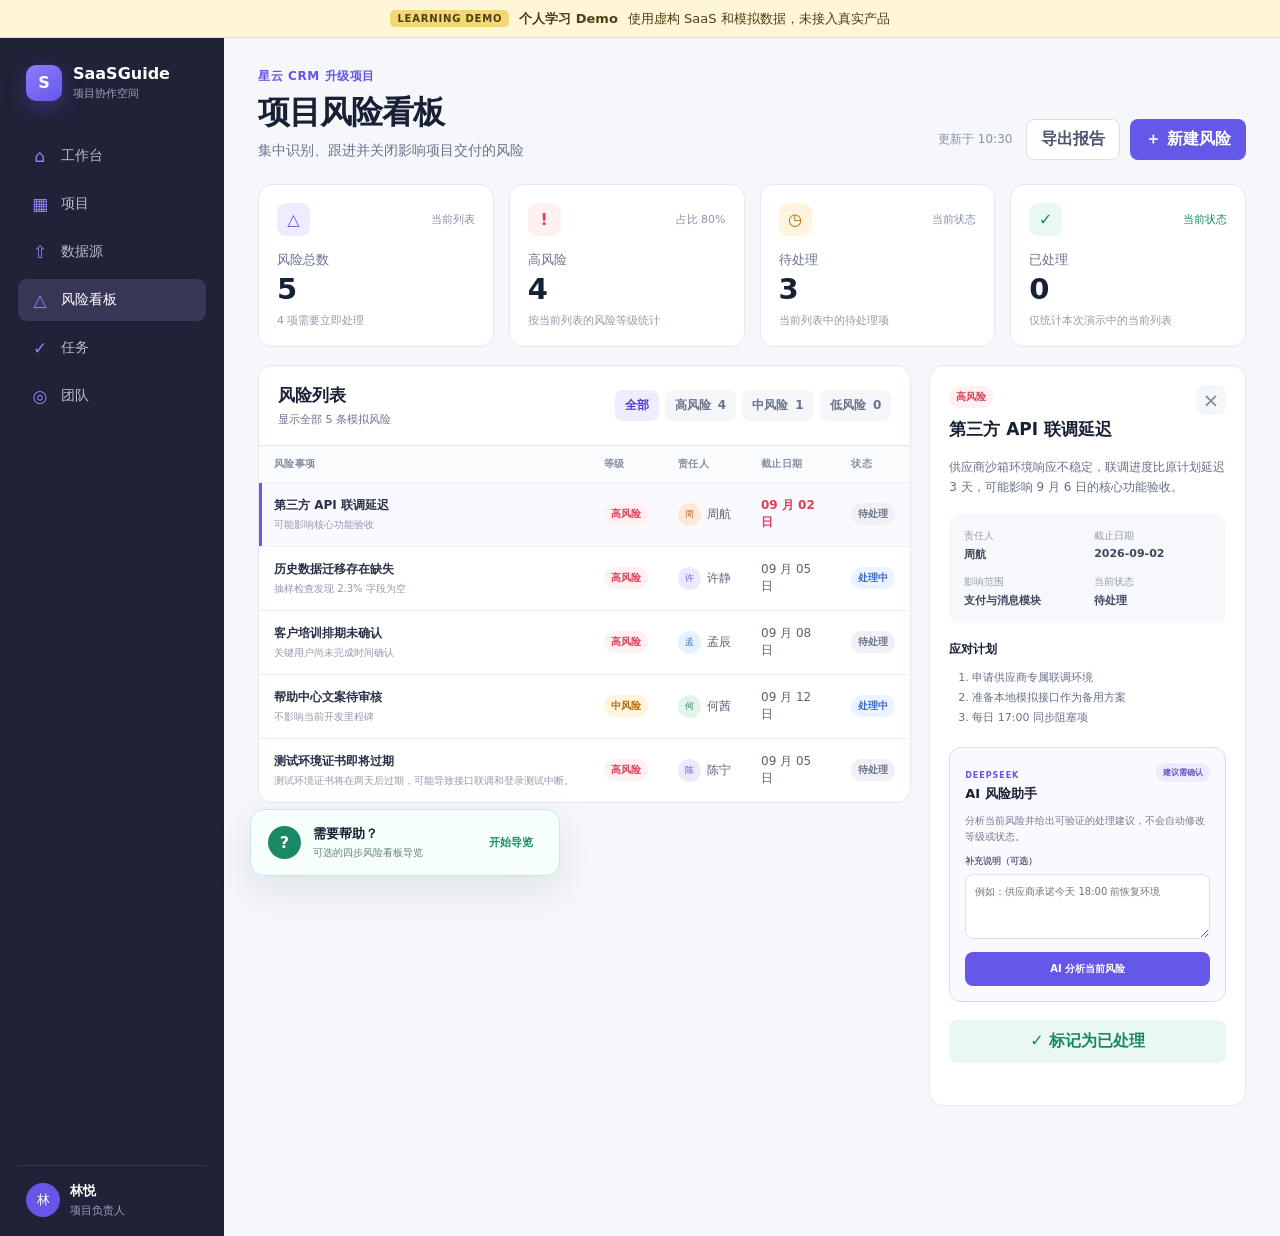
==== index.html @ dd7b93e4 "feat: complete V2 phase 1 xlsx import" ====
<!doctype html>
<html lang="zh-CN">
  <head>
    <meta charset="UTF-8" />
    <meta name="viewport" content="width=device-width, initial-scale=1.0" />
    <meta
      name="description"
      content="SaaSGuide 项目风险看板静态学习原型，使用虚构 SaaS 与模拟数据。"
    />
    <title>SaaSGuide｜项目风险看板 Demo</title>
    <link rel="icon" href="data:," />
    <link rel="stylesheet" href="styles.css" />
  </head>
  <body>
    <div class="demo-notice" role="note">
      <span class="demo-notice__badge">LEARNING DEMO</span>
      <strong>个人学习 Demo</strong>
      <span>使用虚构 SaaS 和模拟数据，未接入真实产品</span>
    </div>

    <div class="app-shell">
      <aside class="sidebar" aria-label="主导航">
        <a class="brand" href="#" aria-label="SaaSGuide 首页">
          <span class="brand__mark">S</span>
          <span>
            <strong>SaaSGuide</strong>
            <small>项目协作空间</small>
          </span>
        </a>

        <nav class="nav-list">
          <a href="#"><span aria-hidden="true">⌂</span>工作台</a>
          <a href="#"><span aria-hidden="true">▦</span>项目</a>
          <a href="/data-sources"><span aria-hidden="true">⇧</span>数据源</a>
          <a class="is-active" href="#main-content" aria-current="page">
            <span aria-hidden="true">△</span>风险看板
          </a>
          <a href="#"><span aria-hidden="true">✓</span>任务</a>
          <a href="#"><span aria-hidden="true">◎</span>团队</a>
        </nav>

        <div class="sidebar__footer">
          <span class="avatar" aria-hidden="true">林</span>
          <span><strong>林悦</strong><small>项目负责人</small></span>
        </div>
      </aside>

      <main id="main-content" class="main-content">
        <header class="topbar">
          <div>
            <p class="eyebrow">星云 CRM 升级项目</p>
            <h1>项目风险看板</h1>
            <p class="subtitle">集中识别、跟进并关闭影响项目交付的风险</p>
          </div>
          <div class="topbar__actions">
            <span class="last-updated">更新于 10:30</span>
            <button id="export-report" class="secondary-button" type="button">导出报告</button>
            <button id="open-new-risk" class="primary-button" type="button">＋ 新建风险</button>
          </div>
        </header>

        <section class="metrics-grid" aria-label="风险概览">
          <article id="risk-total" class="metric-card guide-target" tabindex="-1">
            <div class="metric-card__top">
              <span class="metric-icon metric-icon--violet" aria-hidden="true">△</span>
              <span class="trend">当前列表</span>
            </div>
            <p>风险总数</p>
            <strong data-risk-count="all">0</strong>
            <small><span data-risk-count="high">0</span> 项需要立即处理</small>
          </article>

          <article class="metric-card">
            <div class="metric-card__top">
              <span class="metric-icon metric-icon--red" aria-hidden="true">!</span>
              <span id="high-risk-share" class="trend">占比 0%</span>
            </div>
            <p>高风险</p>
            <strong data-risk-count="high">0</strong>
            <small>按当前列表的风险等级统计</small>
          </article>

          <article class="metric-card">
            <div class="metric-card__top">
              <span class="metric-icon metric-icon--amber" aria-hidden="true">◷</span>
              <span class="trend">当前状态</span>
            </div>
            <p>待处理</p>
            <strong data-status-count="pending">0</strong>
            <small>当前列表中的待处理项</small>
          </article>

          <article class="metric-card">
            <div class="metric-card__top">
              <span class="metric-icon metric-icon--green" aria-hidden="true">✓</span>
              <span class="trend trend--good">当前状态</span>
            </div>
            <p>已处理</p>
            <strong id="resolved-count" data-status-count="resolved">0</strong>
            <small>仅统计本次演示中的当前列表</small>
          </article>
        </section>

        <section class="workspace-grid">
          <div class="risk-panel">
            <div class="panel-heading">
              <div>
                <h2>风险列表</h2>
                <p id="result-summary">正在读取模拟风险</p>
              </div>
              <div class="filters" role="group" aria-label="风险等级筛选">
                <button class="filter-button is-selected" type="button" data-filter="all">全部</button>
                <button
                  id="high-risk-filter"
                  class="filter-button guide-target"
                  type="button"
                  data-filter="high"
                  aria-pressed="false"
                >
                  高风险 <span data-risk-count="high">0</span>
                </button>
                <button class="filter-button" type="button" data-filter="medium">
                  中风险 <span data-risk-count="medium">0</span>
                </button>
                <button class="filter-button" type="button" data-filter="low">
                  低风险 <span data-risk-count="low">0</span>
                </button>
              </div>
            </div>

            <div class="table-wrap">
              <table>
                <thead>
                  <tr>
                    <th scope="col">风险事项</th>
                    <th scope="col">等级</th>
                    <th scope="col">责任人</th>
                    <th scope="col">截止日期</th>
                    <th scope="col">状态</th>
                  </tr>
                </thead>
                <tbody id="risk-table-body"></tbody>
              </table>
            </div>
          </div>

          <aside id="risk-detail" class="detail-panel guide-target" tabindex="-1" aria-live="polite">
            <div class="detail-panel__heading">
              <div>
                <span class="risk-level" id="detail-level">加载中</span>
                <h2 id="detail-title">正在读取风险详情</h2>
              </div>
              <button id="close-risk-detail" class="icon-button" type="button" aria-label="关闭详情">×</button>
            </div>

            <p id="detail-description" class="detail-description">请稍候。</p>

            <dl class="detail-meta">
              <div><dt>责任人</dt><dd id="detail-owner">—</dd></div>
              <div><dt>截止日期</dt><dd id="detail-due">—</dd></div>
              <div><dt>影响范围</dt><dd id="detail-impact">—</dd></div>
              <div><dt>当前状态</dt><dd id="detail-status">—</dd></div>
            </dl>

            <div class="response-plan">
              <h3>应对计划</h3>
              <ol id="detail-plan"></ol>
            </div>

            <section class="ai-risk-assistant" aria-labelledby="ai-risk-title">
              <div class="ai-risk-assistant__heading">
                <div>
                  <span>DEEPSEEK</span>
                  <h3 id="ai-risk-title">AI 风险助手</h3>
                </div>
                <span class="ai-risk-assistant__badge">建议需确认</span>
              </div>
              <p>分析当前风险并给出可验证的处理建议，不会自动修改等级或状态。</p>
              <label for="ai-context">补充说明（可选）</label>
              <textarea id="ai-context" rows="3" maxlength="2000" placeholder="例如：供应商承诺今天 18:00 前恢复环境"></textarea>
              <button id="analyze-risk" class="ai-analyze-button" type="button">AI 分析当前风险</button>
              <div id="ai-risk-result" class="ai-risk-result is-hidden" aria-live="polite"></div>
            </section>

            <button id="resolve-risk" class="resolve-button guide-target" type="button">
              <span aria-hidden="true">✓</span>
              标记为已处理
            </button>
            <p id="resolve-feedback" class="resolve-feedback" role="status" aria-live="polite"></p>
          </aside>
        </section>
      </main>
    </div>

    <section id="new-risk-modal" class="modal-backdrop is-hidden" role="dialog" aria-modal="true" aria-labelledby="new-risk-title">
      <div class="new-risk-modal">
        <div class="new-risk-modal__heading">
          <div>
            <p class="eyebrow">新增模拟数据</p>
            <h2 id="new-risk-title">新建项目风险</h2>
            <p>先填写事实，DeepSeek 提供建议；只有你确认后才写入本地风险列表。</p>
          </div>
          <button id="close-new-risk" class="icon-button" type="button" aria-label="关闭新建风险">×</button>
        </div>

        <form id="new-risk-form">
          <div class="new-risk-form__grid">
            <label class="new-risk-field new-risk-field--wide">
              <span>风险标题</span>
              <input id="new-risk-title-input" name="title" maxlength="100" required placeholder="例如：测试环境证书即将过期" />
            </label>
            <label class="new-risk-field new-risk-field--wide">
              <span>风险描述</span>
              <textarea name="description" rows="3" maxlength="1000" required placeholder="说明已知事实，以及可能造成的影响"></textarea>
            </label>
            <label class="new-risk-field">
              <span>影响范围</span>
              <input name="impact" maxlength="200" required placeholder="例如：登录与接口测试" />
            </label>
            <label class="new-risk-field">
              <span>责任人</span>
              <input name="owner" maxlength="50" required placeholder="例如：陈宁" />
            </label>
            <label class="new-risk-field">
              <span>截止日期</span>
              <input name="due" type="date" required />
            </label>
            <label class="new-risk-field new-risk-field--wide">
              <span>补充说明（可选）</span>
              <textarea name="contextNote" rows="2" maxlength="2000" placeholder="补充约束、已有进展或不能采用的方案"></textarea>
            </label>
          </div>

          <div id="new-risk-result" class="new-risk-result is-hidden" aria-live="polite"></div>
          <div class="new-risk-modal__actions">
            <button id="cancel-new-risk" class="secondary-button" type="button">取消</button>
            <button id="analyze-new-risk" class="primary-button" type="submit">AI 分析新风险</button>
            <button id="confirm-new-risk" class="confirm-risk-button is-hidden" type="button">确认加入风险列表</button>
          </div>
        </form>
      </div>
    </section>

    <section id="guide-card" class="guide-card is-hidden" aria-label="功能引导" aria-live="polite">
      <div class="guide-card__progress">
        <span id="step-label">步骤 1 / 4</span>
        <div class="progress-dots" aria-hidden="true">
          <i></i><i></i><i></i><i></i>
        </div>
      </div>
      <p class="guide-card__eyebrow">项目风险看板导览</p>
      <h2 id="guide-title">先看风险总数</h2>
      <p id="guide-description">这里汇总当前项目的全部风险，帮助你快速判断整体风险规模。</p>
      <div class="guide-card__actions">
        <button id="exit-guide" class="text-button" type="button">退出引导</button>
        <div>
          <button id="previous-step" class="secondary-button" type="button">上一步</button>
          <button id="next-step" class="primary-button" type="button">下一步</button>
          <button id="finish-guide" class="primary-button is-hidden" type="button">完成</button>
        </div>
      </div>
    </section>

    <section id="guide-result" class="guide-result" role="status" aria-live="polite">
      <span aria-hidden="true">?</span>
      <div><strong>需要帮助？</strong><small>可选的四步风险看板导览</small></div>
      <button id="restart-guide" type="button">开始导览</button>
    </section>

    <script src="app.js"></script>
  </body>
</html>
---- styles.css ----
:root {
  --ink: #182035;
  --muted: #69738a;
  --line: #e4e8f1;
  --surface: #ffffff;
  --canvas: #f5f7fb;
  --brand: #6557e8;
  --brand-dark: #4d41c9;
  --brand-soft: #eeecff;
  --danger: #dc3f57;
  --danger-soft: #fff0f2;
  --warning: #b86b0a;
  --warning-soft: #fff5df;
  --success: #198865;
  --success-soft: #eaf8f3;
  --shadow: 0 14px 40px rgba(28, 35, 63, 0.1);
  --radius: 14px;
  font-family: "Segoe UI", "Microsoft YaHei", system-ui, sans-serif;
  color: var(--ink);
  background: var(--canvas);
}

* { box-sizing: border-box; }

html { scroll-behavior: smooth; }

body {
  margin: 0;
  min-width: 320px;
  background: var(--canvas);
  color: var(--ink);
}

button, a { font: inherit; }
button { cursor: pointer; }

.demo-notice {
  min-height: 38px;
  display: flex;
  align-items: center;
  justify-content: center;
  gap: 10px;
  padding: 8px 20px;
  color: #4f3f13;
  background: #fff6d7;
  border-bottom: 1px solid #f0dda2;
  font-size: 13px;
}

.demo-notice__badge {
  padding: 3px 7px;
  border-radius: 5px;
  background: #f1d873;
  font-size: 10px;
  font-weight: 800;
  letter-spacing: 0.08em;
}

.app-shell { display: flex; min-height: calc(100vh - 38px); }

.sidebar {
  width: 224px;
  flex: 0 0 224px;
  display: flex;
  flex-direction: column;
  padding: 26px 18px 18px;
  background: #202238;
  color: #fff;
}

.brand {
  display: flex;
  align-items: center;
  gap: 11px;
  margin: 0 8px 34px;
  color: #fff;
  text-decoration: none;
}

.brand__mark {
  width: 36px;
  height: 36px;
  display: grid;
  place-items: center;
  border-radius: 10px;
  background: linear-gradient(145deg, #8b7fff, #6557e8);
  box-shadow: 0 7px 20px rgba(101, 87, 232, 0.35);
  font-weight: 800;
}

.brand strong, .brand small, .sidebar__footer strong, .sidebar__footer small { display: block; }
.brand strong { font-size: 16px; }
.brand small, .sidebar__footer small { margin-top: 3px; color: #9ca3bd; font-size: 11px; }

.nav-list { display: grid; gap: 6px; }
.nav-list a {
  display: flex;
  align-items: center;
  gap: 12px;
  padding: 11px 13px;
  border-radius: 9px;
  color: #b7bdd0;
  text-decoration: none;
  font-size: 14px;
}
.nav-list a:hover { background: #2b2e49; color: #fff; }
.nav-list a.is-active { background: #393758; color: #fff; }
.nav-list a span { width: 18px; text-align: center; color: #8f86f5; font-size: 17px; }

.sidebar__footer {
  display: flex;
  align-items: center;
  gap: 10px;
  margin-top: auto;
  padding: 16px 8px 0;
  border-top: 1px solid #35384e;
  font-size: 13px;
}

.avatar {
  width: 34px;
  height: 34px;
  display: grid;
  place-items: center;
  border-radius: 50%;
  background: #6657e8;
}

.main-content {
  width: calc(100% - 224px);
  max-width: 1500px;
  padding: 30px 34px 130px;
}

.topbar { display: flex; align-items: flex-end; justify-content: space-between; gap: 24px; margin-bottom: 24px; }
.eyebrow { margin: 0 0 6px; color: var(--brand); font-size: 12px; font-weight: 700; letter-spacing: 0.05em; }
h1 { margin: 0; font-size: clamp(25px, 3vw, 32px); letter-spacing: -0.03em; }
.subtitle { margin: 7px 0 0; color: var(--muted); font-size: 14px; }
.topbar__actions { display: flex; align-items: center; gap: 10px; }
.last-updated { margin-right: 4px; color: #8a92a6; font-size: 12px; }

.primary-button, .secondary-button, .filter-button, .resolve-button, .text-button, .icon-button, .guide-result button {
  border: 0;
  border-radius: 8px;
  transition: 160ms ease;
}

.primary-button { padding: 10px 15px; background: var(--brand); color: #fff; font-weight: 700; }
.primary-button:hover { background: var(--brand-dark); transform: translateY(-1px); }
.primary-button:disabled { cursor: not-allowed; opacity: 0.55; transform: none; }
.secondary-button { padding: 9px 14px; border: 1px solid #d9deea; background: #fff; color: #4b556b; font-weight: 650; }
.secondary-button:hover { border-color: #b8bdd0; background: #fafbfe; }

.metrics-grid { display: grid; grid-template-columns: repeat(4, minmax(0, 1fr)); gap: 15px; margin-bottom: 18px; }
.metric-card { min-width: 0; padding: 18px; border: 1px solid var(--line); border-radius: var(--radius); background: var(--surface); }
.metric-card__top { display: flex; justify-content: space-between; align-items: center; }
.metric-icon { width: 33px; height: 33px; display: grid; place-items: center; border-radius: 9px; font-weight: 800; }
.metric-icon--violet { background: var(--brand-soft); color: var(--brand); }
.metric-icon--red { background: var(--danger-soft); color: var(--danger); }
.metric-icon--amber { background: var(--warning-soft); color: var(--warning); }
.metric-icon--green { background: var(--success-soft); color: var(--success); }
.trend { color: #8a92a6; font-size: 11px; }
.trend--up { color: var(--danger); }
.trend--good { color: var(--success); }
.metric-card p { margin: 15px 0 5px; color: var(--muted); font-size: 13px; }
.metric-card strong { display: block; font-size: 29px; line-height: 1.1; }
.metric-card small { display: block; margin-top: 7px; color: #9299aa; font-size: 11px; }

.workspace-grid { display: grid; grid-template-columns: minmax(0, 1.65fr) minmax(300px, 0.8fr); gap: 18px; align-items: start; }
.workspace-grid.is-detail-closed { grid-template-columns: 1fr; }
.risk-panel, .detail-panel { min-width: 0; border: 1px solid var(--line); border-radius: var(--radius); background: var(--surface); }
.panel-heading { display: flex; justify-content: space-between; align-items: center; gap: 16px; padding: 18px 19px; border-bottom: 1px solid var(--line); }
.panel-heading h2, .detail-panel h2 { margin: 0; font-size: 17px; }
.panel-heading p { margin: 5px 0 0; color: var(--muted); font-size: 11px; }
.filters { display: flex; gap: 6px; }
.filter-button { padding: 7px 10px; background: #f4f6fa; color: #69738a; font-size: 12px; font-weight: 650; }
.filter-button span { margin-left: 3px; }
.filter-button:hover, .filter-button.is-selected { background: var(--brand-soft); color: var(--brand-dark); }

.table-wrap { overflow-x: auto; }
table { width: 100%; border-collapse: collapse; font-size: 12px; }
th { padding: 11px 15px; background: #fafbfc; color: #858da0; text-align: left; font-size: 10px; letter-spacing: 0.04em; white-space: nowrap; }
td { padding: 14px 15px; border-top: 1px solid #edf0f5; color: #596277; }
tbody tr { cursor: pointer; transition: background 150ms ease; }
tbody tr:hover, tbody tr.is-selected { background: #faf9ff; }
tbody tr.is-selected td:first-child { box-shadow: inset 3px 0 0 var(--brand); }
td strong, td small { display: block; }
td strong { margin-bottom: 4px; color: #293147; font-size: 12px; white-space: nowrap; }
td small { color: #9299aa; font-size: 10px; white-space: nowrap; }
.risk-level, .status { display: inline-flex; align-items: center; padding: 4px 7px; border-radius: 20px; font-size: 10px; font-weight: 700; white-space: nowrap; }
.risk-level--high { background: var(--danger-soft); color: var(--danger); }
.risk-level--medium { background: var(--warning-soft); color: var(--warning); }
.risk-level--low { background: var(--success-soft); color: var(--success); }
.status--open { background: #f0f1f5; color: #69738a; }
.status--progress { background: #edf3ff; color: #3d69c9; }
.status--resolved { background: var(--success-soft); color: var(--success); }
.person { display: inline-flex; align-items: center; gap: 6px; white-space: nowrap; }
.person i { width: 23px; height: 23px; display: grid; place-items: center; border-radius: 50%; background: #ffe9d6; color: #b35d22; font-size: 9px; font-style: normal; }
.person i.avatar--purple { background: #eee9ff; color: #7057ce; }
.person i.avatar--blue { background: #e4f1ff; color: #3473ad; }
.person i.avatar--green { background: #e2f5eb; color: #337d5e; }
.due-date--late { color: var(--danger); font-weight: 700; }

.detail-panel { padding: 19px; }
.detail-panel__heading { display: flex; justify-content: space-between; gap: 12px; }
.detail-panel__heading .risk-level { margin-bottom: 10px; }
.icon-button { width: 30px; height: 30px; background: #f4f6fa; color: #7e879a; font-size: 20px; }
.detail-description { margin: 16px 0; color: #657087; font-size: 12px; line-height: 1.7; }
.detail-meta { display: grid; grid-template-columns: 1fr 1fr; gap: 13px; padding: 15px; border-radius: 10px; background: #f7f8fb; }
.detail-meta div { min-width: 0; }
.detail-meta dt { color: #969daf; font-size: 10px; }
.detail-meta dd { margin: 4px 0 0; color: #3d465c; font-size: 11px; font-weight: 650; }
.response-plan { margin: 18px 0; }
.response-plan h3 { margin: 0 0 10px; font-size: 12px; }
.response-plan ol { margin: 0; padding-left: 23px; color: #677087; font-size: 11px; line-height: 1.85; }
.resolve-button { width: 100%; padding: 11px 15px; background: var(--success-soft); color: var(--success); font-weight: 750; }
.resolve-button:hover { background: #d9f1e8; }
.resolve-button:disabled { cursor: default; opacity: 0.68; }
.resolve-feedback { min-height: 16px; margin: 7px 0 0; color: var(--success); font-size: 11px; text-align: center; }

.ai-risk-assistant { margin: 18px 0; padding: 15px; border: 1px solid #ddd8f4; border-radius: 12px; background: #faf9ff; }
.ai-risk-assistant__heading { display: flex; justify-content: space-between; gap: 10px; align-items: flex-start; }
.ai-risk-assistant__heading span:first-child { color: var(--brand); font-size: 8px; font-weight: 800; letter-spacing: .12em; }
.ai-risk-assistant__heading h3 { margin: 3px 0 0; font-size: 13px; }
.ai-risk-assistant__badge { padding: 4px 7px; border-radius: 20px; background: #eeeaff; color: #6853bd; font-size: 8px; font-weight: 750; white-space: nowrap; }
.ai-risk-assistant > p { margin: 10px 0; color: #737b8f; font-size: 10px; line-height: 1.6; }
.ai-risk-assistant label { display: block; margin-bottom: 6px; color: #5f687d; font-size: 9px; font-weight: 700; }
.ai-risk-assistant textarea { width: 100%; padding: 9px; border: 1px solid #dce0ea; border-radius: 8px; background: #fff; color: #3d465c; font: inherit; font-size: 10px; line-height: 1.5; resize: vertical; }
.ai-risk-assistant textarea:focus { outline: 3px solid rgba(101, 87, 232, .15); border-color: var(--brand); }
.ai-analyze-button, .ai-apply-button { width: 100%; margin-top: 9px; padding: 10px 12px; border: 0; border-radius: 8px; background: var(--brand); color: #fff; font-weight: 750; font-size: 10px; }
.ai-analyze-button:hover, .ai-apply-button:hover { background: var(--brand-dark); }
.ai-analyze-button:disabled, .ai-apply-button:disabled { cursor: wait; opacity: .62; }
.ai-risk-result { margin-top: 12px; padding-top: 12px; border-top: 1px solid #e5e1f2; }
.ai-result-label { margin: 0 0 7px; color: var(--brand); font-size: 9px; font-weight: 800; }
.ai-risk-result h4 { margin: 0 0 7px; font-size: 12px; }
.ai-risk-result p, .ai-risk-result li { color: #656e82; font-size: 10px; line-height: 1.6; }
.ai-risk-result ul, .ai-risk-result ol { margin: 7px 0 0; padding-left: 20px; }
.ai-result-meta { display: flex; flex-wrap: wrap; gap: 6px; margin: 9px 0; }
.ai-result-meta span { padding: 4px 7px; border-radius: 20px; background: #efecfa; color: #6653a4; font-size: 8px; font-weight: 700; }
.ai-success-signal { display: block; color: #438064; font-size: 9px; }
.ai-result-note { margin-top: 8px !important; color: #8a7080 !important; }
.ai-apply-button { background: #32795b; }
.ai-apply-button:hover { background: #28664c; }
.ai-apply-button:disabled { cursor: default; }

.modal-backdrop {
  position: fixed;
  z-index: 60;
  inset: 0;
  display: grid;
  place-items: center;
  padding: 24px;
  background: rgba(20, 25, 42, 0.58);
  overflow-y: auto;
}
.new-risk-modal {
  width: min(720px, 100%);
  max-height: calc(100vh - 48px);
  overflow-y: auto;
  padding: 24px;
  border-radius: 16px;
  background: #fff;
  box-shadow: 0 24px 70px rgba(16, 20, 36, .28);
}
.new-risk-modal__heading { display: flex; align-items: flex-start; justify-content: space-between; gap: 18px; margin-bottom: 20px; }
.new-risk-modal__heading h2 { margin: 0; font-size: 22px; }
.new-risk-modal__heading > div > p:last-child { margin: 7px 0 0; color: var(--muted); font-size: 12px; line-height: 1.6; }
.new-risk-form__grid { display: grid; grid-template-columns: 1fr 1fr; gap: 14px; }
.new-risk-field { display: grid; gap: 6px; color: #515a70; font-size: 11px; font-weight: 700; }
.new-risk-field--wide { grid-column: 1 / -1; }
.new-risk-field input, .new-risk-field textarea {
  width: 100%;
  padding: 10px 11px;
  border: 1px solid #dce0ea;
  border-radius: 8px;
  color: var(--ink);
  background: #fff;
  font: inherit;
  font-weight: 400;
  line-height: 1.5;
}
.new-risk-field textarea { resize: vertical; }
.new-risk-field input:focus, .new-risk-field textarea:focus { outline: 3px solid rgba(101, 87, 232, .15); border-color: var(--brand); }
.new-risk-result { margin-top: 18px; padding: 15px; border: 1px solid #e2def5; border-radius: 10px; background: #faf9ff; }
.new-risk-result h3 { margin: 0 0 7px; font-size: 14px; }
.new-risk-result p, .new-risk-result li { color: #656e82; font-size: 11px; line-height: 1.65; }
.new-risk-result ul, .new-risk-result ol { margin: 7px 0 0; padding-left: 20px; }
.new-risk-modal__actions { display: flex; justify-content: flex-end; gap: 9px; margin-top: 20px; padding-top: 16px; border-top: 1px solid var(--line); }
.confirm-risk-button { padding: 10px 15px; border: 0; border-radius: 8px; background: var(--success); color: #fff; font-weight: 700; }
.confirm-risk-button:hover { background: #126f51; }
.confirm-risk-button:disabled { cursor: wait; opacity: .6; }
body.has-modal { overflow: hidden; }

.guide-target { position: relative; }
.guide-target.is-highlighted {
  z-index: 8;
  border-color: var(--brand);
  box-shadow: 0 0 0 4px rgba(101, 87, 232, 0.18), 0 14px 34px rgba(53, 45, 134, 0.18);
  animation: target-pulse 1.8s ease-in-out infinite;
}

.guide-target.is-highlighted::after {
  content: "当前引导位置";
  position: absolute;
  z-index: 10;
  top: -12px;
  right: 10px;
  padding: 4px 8px;
  border-radius: 20px;
  background: var(--brand);
  color: #fff;
  font-size: 9px;
  font-weight: 750;
  white-space: nowrap;
}

@keyframes target-pulse {
  0%, 100% { box-shadow: 0 0 0 4px rgba(101, 87, 232, 0.15), 0 14px 34px rgba(53, 45, 134, 0.13); }
  50% { box-shadow: 0 0 0 7px rgba(101, 87, 232, 0.08), 0 14px 34px rgba(53, 45, 134, 0.2); }
}

.guide-card {
  position: fixed;
  z-index: 30;
  right: 26px;
  bottom: 24px;
  width: min(410px, calc(100vw - 32px));
  padding: 20px;
  border: 1px solid #ddd9ff;
  border-radius: 16px;
  background: rgba(255, 255, 255, 0.98);
  box-shadow: 0 22px 60px rgba(24, 32, 53, 0.2);
}
.guide-card__progress { display: flex; align-items: center; justify-content: space-between; color: var(--muted); font-size: 11px; }
.progress-dots { display: flex; gap: 5px; }
.progress-dots i { width: 21px; height: 4px; border-radius: 4px; background: #e4e5ed; }
.progress-dots i.is-current, .progress-dots i.is-complete { background: var(--brand); }
.guide-card__eyebrow { margin: 17px 0 7px; color: var(--brand); font-size: 10px; font-weight: 800; letter-spacing: 0.07em; }
.guide-card h2 { margin: 0; font-size: 20px; }
.guide-card > p:not(.guide-card__eyebrow) { min-height: 41px; margin: 9px 0 17px; color: var(--muted); font-size: 12px; line-height: 1.7; }
.guide-card__actions { display: flex; align-items: center; justify-content: space-between; gap: 12px; padding-top: 14px; border-top: 1px solid var(--line); }
.guide-card__actions > div { display: flex; gap: 8px; }
.text-button { padding: 8px 0; background: transparent; color: #7d8598; font-size: 12px; }
.text-button:hover { color: var(--ink); }

.guide-result {
  position: fixed;
  z-index: 30;
  right: 26px;
  bottom: 24px;
  display: flex;
  align-items: center;
  gap: 12px;
  width: min(310px, calc(100vw - 32px));
  padding: 15px 17px;
  border: 1px solid #caeadf;
  border-radius: 14px;
  background: #f6fffb;
  box-shadow: var(--shadow);
}
.guide-result > span { width: 33px; height: 33px; display: grid; place-items: center; flex: 0 0 auto; border-radius: 50%; background: var(--success); color: #fff; font-weight: 800; }
.guide-result div { min-width: 0; flex: 1; }
.guide-result strong, .guide-result small { display: block; }
.guide-result strong { font-size: 13px; }
.guide-result small { margin-top: 3px; color: #648277; font-size: 10px; }
.guide-result button { padding: 7px 9px; background: transparent; color: var(--success); font-size: 11px; font-weight: 700; }
.is-hidden { display: none !important; }

@media (min-width: 1081px) {
  .guide-card, .guide-result { right: auto; left: 250px; }
}

button:focus-visible, a:focus-visible, tr:focus-visible, [tabindex="-1"]:focus-visible {
  outline: 3px solid rgba(101, 87, 232, 0.42);
  outline-offset: 3px;
}

@media (max-width: 1080px) {
  .sidebar { width: 78px; flex-basis: 78px; align-items: center; padding-inline: 10px; }
  .brand { margin-inline: 0; }
  .brand > span:last-child { display: none; }
  .nav-list a:not(.is-active)::after, .nav-list a { font-size: 0; }
  .nav-list a { justify-content: center; padding: 12px; }
  .nav-list a span { font-size: 18px; }
  .sidebar__footer span:last-child { display: none; }
  .main-content { width: calc(100% - 78px); padding-inline: 24px; }
  .metrics-grid { grid-template-columns: repeat(2, minmax(0, 1fr)); }
  .workspace-grid { grid-template-columns: 1fr; }
}

@media (max-width: 700px) {
  .demo-notice { align-items: flex-start; flex-wrap: wrap; gap: 5px 8px; text-align: center; }
  .app-shell { display: block; }
  .sidebar { width: 100%; height: auto; min-height: 0; padding: 12px 15px; flex-direction: row; justify-content: space-between; }
  .brand { margin: 0; }
  .brand__mark { width: 31px; height: 31px; }
  .nav-list { display: flex; }
  .nav-list a { display: none; }
  .nav-list a.is-active { display: flex; }
  .sidebar__footer { display: none; }
  .main-content { width: 100%; padding: 22px 15px 145px; }
  .topbar { align-items: flex-start; flex-direction: column; }
  .topbar__actions { width: 100%; }
  .topbar__actions .last-updated, .topbar__actions .secondary-button { display: none; }
  .topbar__actions .primary-button { width: 100%; }
  .metrics-grid { grid-template-columns: 1fr 1fr; gap: 9px; }
  .metric-card { padding: 14px; }
  .metric-card strong { font-size: 24px; }
  .panel-heading { align-items: flex-start; flex-direction: column; }
  .filters { width: 100%; overflow-x: auto; }
  .filter-button { flex: 1; white-space: nowrap; }
  .detail-meta { grid-template-columns: 1fr; }
  .guide-card, .guide-result { right: 16px; bottom: 14px; }
  .guide-card.is-final-step { top: 14px; bottom: auto; }
  .modal-backdrop { place-items: start center; padding: 12px; }
  .new-risk-modal { max-height: calc(100vh - 24px); padding: 18px 15px; }
  .new-risk-form__grid { grid-template-columns: 1fr; }
  .new-risk-field--wide { grid-column: auto; }
  .new-risk-modal__actions { display: grid; grid-template-columns: 1fr 1fr; }
  .new-risk-modal__actions .confirm-risk-button { grid-column: 1 / -1; }
}

@media (prefers-reduced-motion: reduce) {
  *, *::before, *::after { scroll-behavior: auto !important; animation: none !important; transition: none !important; }
}
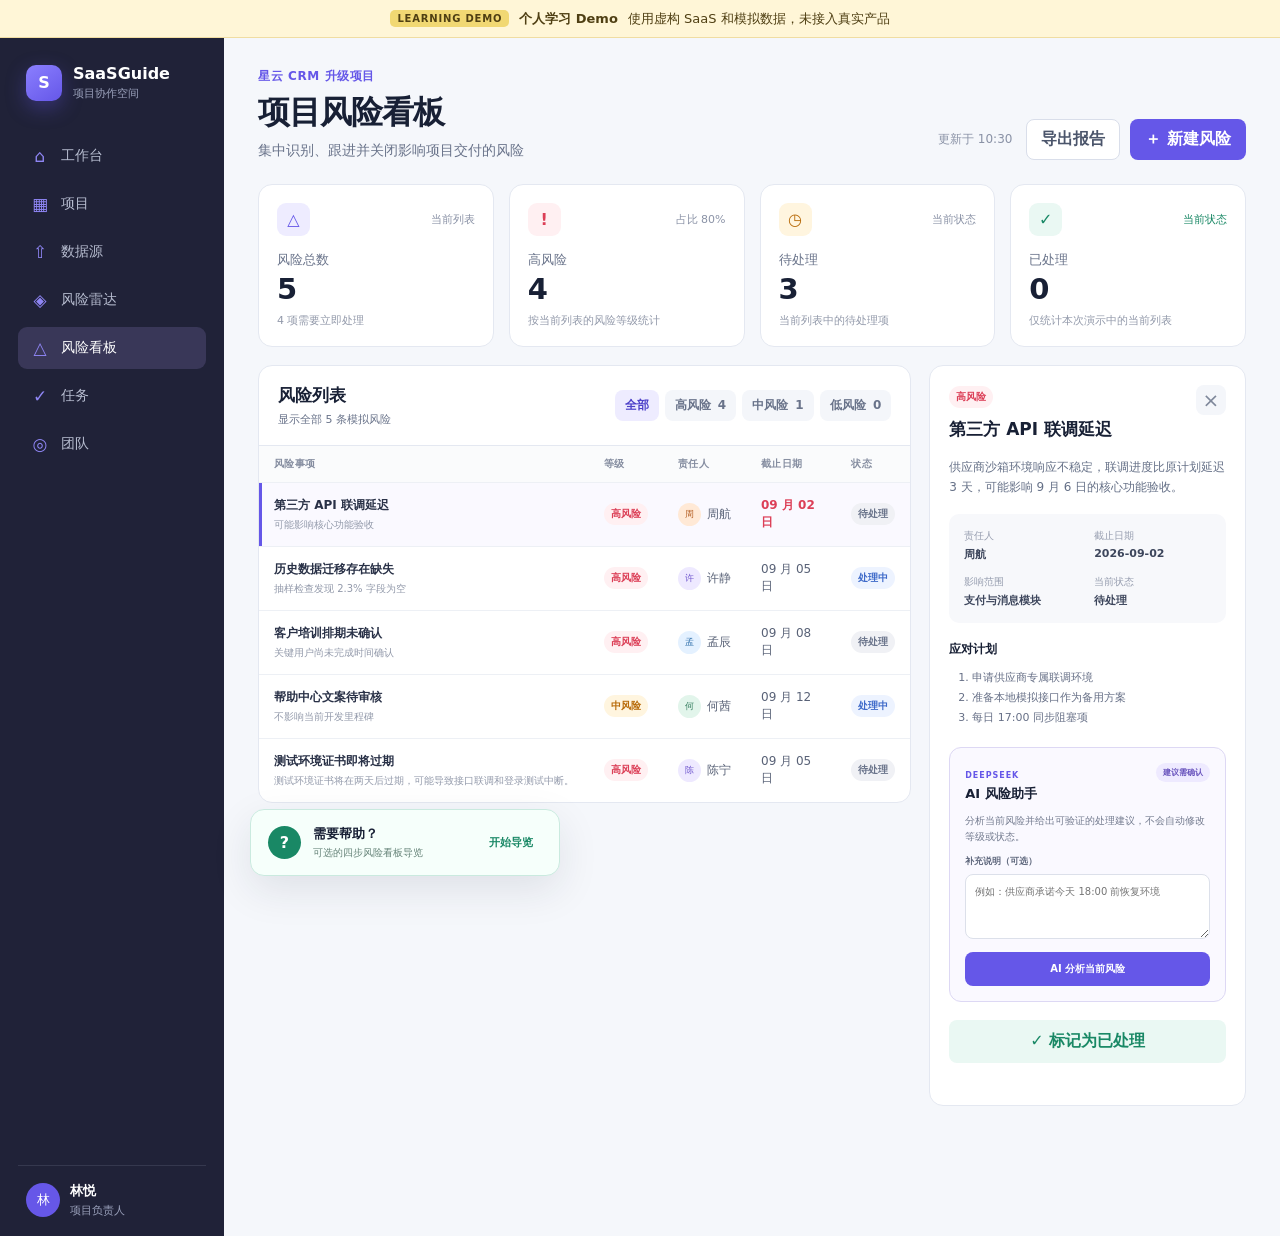
==== commit eb5388fa: "feat: add deterministic V2 risk scanning" ====
--- a/index.html
+++ b/index.html
@@ -32,6 +32,7 @@
           <a href="#"><span aria-hidden="true">⌂</span>工作台</a>
           <a href="#"><span aria-hidden="true">▦</span>项目</a>
           <a href="/data-sources"><span aria-hidden="true">⇧</span>数据源</a>
+          <a href="/risk-radar"><span aria-hidden="true">◈</span>风险雷达</a>
           <a class="is-active" href="#main-content" aria-current="page">
             <span aria-hidden="true">△</span>风险看板
           </a>
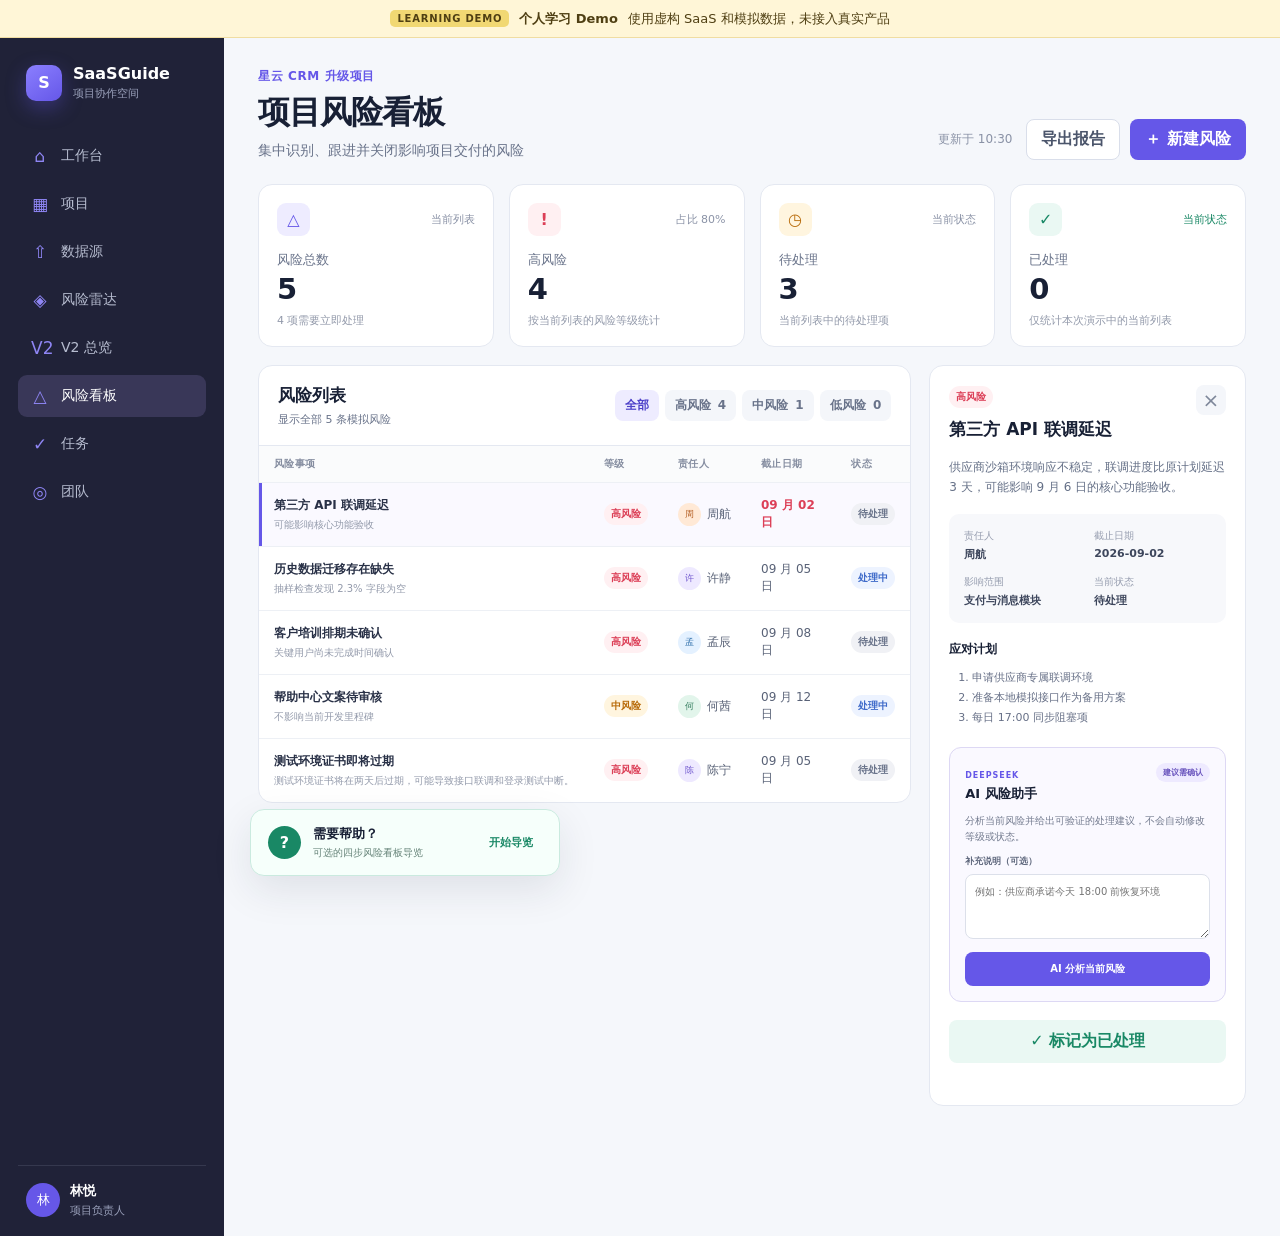
==== commit dd136bf9: "feat: complete local V2 release and portfolio evidence" ====
--- a/index.html
+++ b/index.html
@@ -33,6 +33,7 @@
           <a href="#"><span aria-hidden="true">▦</span>项目</a>
           <a href="/data-sources"><span aria-hidden="true">⇧</span>数据源</a>
           <a href="/risk-radar"><span aria-hidden="true">◈</span>风险雷达</a>
+          <a href="/v2"><span aria-hidden="true">V2</span>V2 总览</a>
           <a class="is-active" href="#main-content" aria-current="page">
             <span aria-hidden="true">△</span>风险看板
           </a>
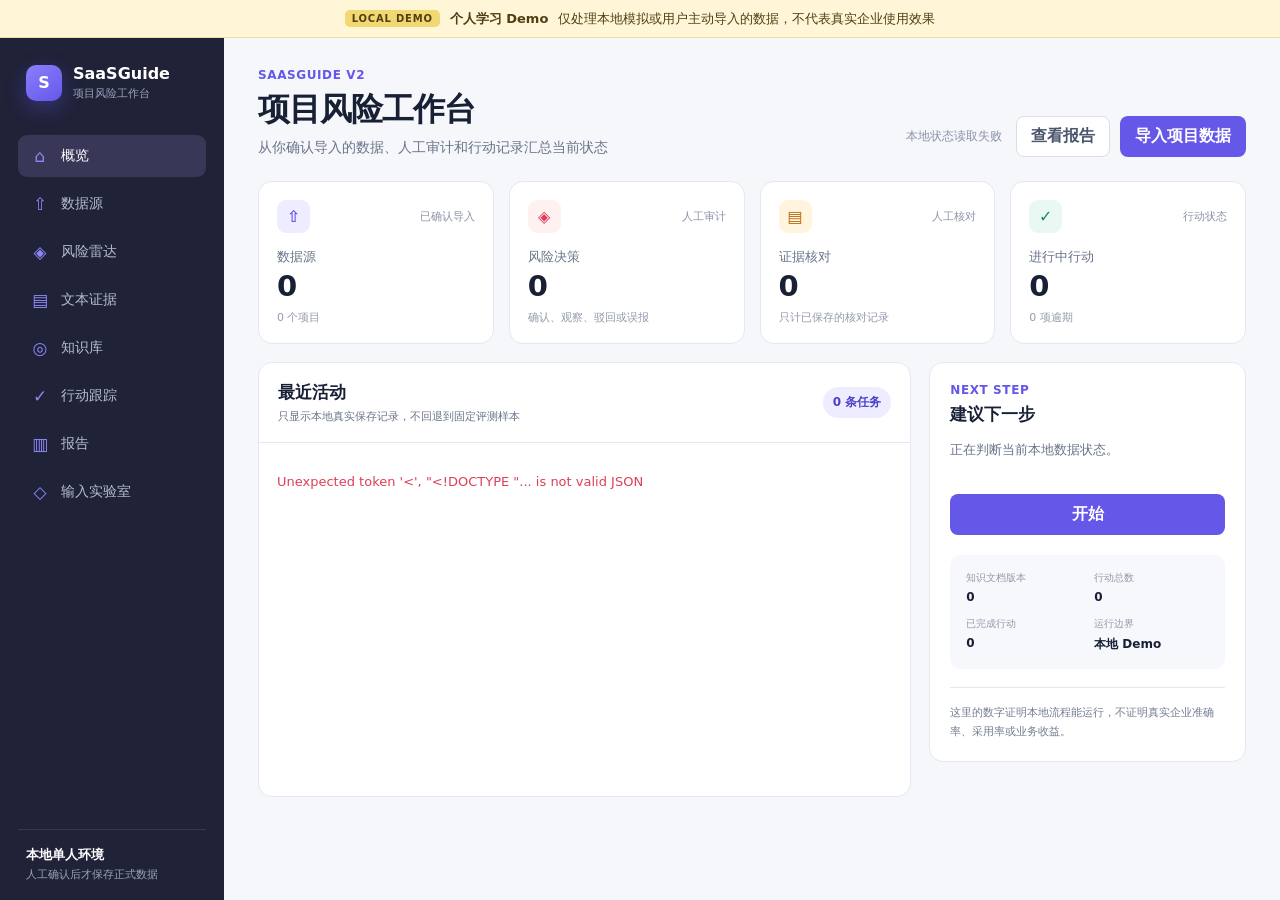
==== commit ea9353b3: "fix: separate demo guidance from V2 product" ====
--- a/index.html
+++ b/index.html
@@ -3,272 +3,54 @@
   <head>
     <meta charset="UTF-8" />
     <meta name="viewport" content="width=device-width, initial-scale=1.0" />
-    <meta
-      name="description"
-      content="SaaSGuide 项目风险看板静态学习原型，使用虚构 SaaS 与模拟数据。"
-    />
-    <title>SaaSGuide｜项目风险看板 Demo</title>
+    <meta name="description" content="SaaSGuide V2 本地项目风险工作台。" />
+    <title>SaaSGuide｜项目风险工作台</title>
     <link rel="icon" href="data:," />
     <link rel="stylesheet" href="styles.css" />
   </head>
   <body>
     <div class="demo-notice" role="note">
-      <span class="demo-notice__badge">LEARNING DEMO</span>
+      <span class="demo-notice__badge">LOCAL DEMO</span>
       <strong>个人学习 Demo</strong>
-      <span>使用虚构 SaaS 和模拟数据，未接入真实产品</span>
+      <span>仅处理本地模拟或用户主动导入的数据，不代表真实企业使用效果</span>
     </div>
-
     <div class="app-shell">
       <aside class="sidebar" aria-label="主导航">
-        <a class="brand" href="#" aria-label="SaaSGuide 首页">
-          <span class="brand__mark">S</span>
-          <span>
-            <strong>SaaSGuide</strong>
-            <small>项目协作空间</small>
-          </span>
-        </a>
-
+        <a class="brand" href="/" aria-label="SaaSGuide 首页"><span class="brand__mark">S</span><span><strong>SaaSGuide</strong><small>项目风险工作台</small></span></a>
         <nav class="nav-list">
-          <a href="#"><span aria-hidden="true">⌂</span>工作台</a>
-          <a href="#"><span aria-hidden="true">▦</span>项目</a>
-          <a href="/data-sources"><span aria-hidden="true">⇧</span>数据源</a>
-          <a href="/risk-radar"><span aria-hidden="true">◈</span>风险雷达</a>
-          <a href="/v2"><span aria-hidden="true">V2</span>V2 总览</a>
-          <a class="is-active" href="#main-content" aria-current="page">
-            <span aria-hidden="true">△</span>风险看板
-          </a>
-          <a href="#"><span aria-hidden="true">✓</span>任务</a>
-          <a href="#"><span aria-hidden="true">◎</span>团队</a>
+          <a class="is-active" href="/" aria-current="page"><span>⌂</span>概览</a>
+          <a href="/data-sources"><span>⇧</span>数据源</a><a href="/risk-radar"><span>◈</span>风险雷达</a>
+          <a href="/evidence-intake"><span>▤</span>文本证据</a><a href="/knowledge-base"><span>◎</span>知识库</a>
+          <a href="/action-tracker"><span>✓</span>行动跟踪</a><a href="/reports"><span>▥</span>报告</a>
+          <a href="/input-lab"><span>◇</span>输入实验室</a>
         </nav>
-
-        <div class="sidebar__footer">
-          <span class="avatar" aria-hidden="true">林</span>
-          <span><strong>林悦</strong><small>项目负责人</small></span>
-        </div>
+        <div class="sidebar__footer"><strong>本地单人环境</strong><small>人工确认后才保存正式数据</small></div>
       </aside>
-
-      <main id="main-content" class="main-content">
+      <main class="main-content">
         <header class="topbar">
-          <div>
-            <p class="eyebrow">星云 CRM 升级项目</p>
-            <h1>项目风险看板</h1>
-            <p class="subtitle">集中识别、跟进并关闭影响项目交付的风险</p>
-          </div>
-          <div class="topbar__actions">
-            <span class="last-updated">更新于 10:30</span>
-            <button id="export-report" class="secondary-button" type="button">导出报告</button>
-            <button id="open-new-risk" class="primary-button" type="button">＋ 新建风险</button>
-          </div>
+          <div><p class="eyebrow">SAASGUIDE V2</p><h1>项目风险工作台</h1><p class="subtitle">从你确认导入的数据、人工审计和行动记录汇总当前状态</p></div>
+          <div class="topbar__actions"><span id="last-updated" class="last-updated">正在读取本地状态</span><a class="secondary-button" href="/reports">查看报告</a><a class="primary-button" href="/data-sources">导入项目数据</a></div>
         </header>
-
-        <section class="metrics-grid" aria-label="风险概览">
-          <article id="risk-total" class="metric-card guide-target" tabindex="-1">
-            <div class="metric-card__top">
-              <span class="metric-icon metric-icon--violet" aria-hidden="true">△</span>
-              <span class="trend">当前列表</span>
-            </div>
-            <p>风险总数</p>
-            <strong data-risk-count="all">0</strong>
-            <small><span data-risk-count="high">0</span> 项需要立即处理</small>
-          </article>
-
-          <article class="metric-card">
-            <div class="metric-card__top">
-              <span class="metric-icon metric-icon--red" aria-hidden="true">!</span>
-              <span id="high-risk-share" class="trend">占比 0%</span>
-            </div>
-            <p>高风险</p>
-            <strong data-risk-count="high">0</strong>
-            <small>按当前列表的风险等级统计</small>
-          </article>
-
-          <article class="metric-card">
-            <div class="metric-card__top">
-              <span class="metric-icon metric-icon--amber" aria-hidden="true">◷</span>
-              <span class="trend">当前状态</span>
-            </div>
-            <p>待处理</p>
-            <strong data-status-count="pending">0</strong>
-            <small>当前列表中的待处理项</small>
-          </article>
-
-          <article class="metric-card">
-            <div class="metric-card__top">
-              <span class="metric-icon metric-icon--green" aria-hidden="true">✓</span>
-              <span class="trend trend--good">当前状态</span>
-            </div>
-            <p>已处理</p>
-            <strong id="resolved-count" data-status-count="resolved">0</strong>
-            <small>仅统计本次演示中的当前列表</small>
-          </article>
+        <section class="metrics-grid" aria-label="V2 数据概览">
+          <article class="metric-card"><div class="metric-card__top"><span class="metric-icon metric-icon--violet">⇧</span><span class="trend">已确认导入</span></div><p>数据源</p><strong id="metric-imports">0</strong><small id="metric-projects">0 个项目</small></article>
+          <article class="metric-card"><div class="metric-card__top"><span class="metric-icon metric-icon--red">◈</span><span class="trend">人工审计</span></div><p>风险决策</p><strong id="metric-decisions">0</strong><small>确认、观察、驳回或误报</small></article>
+          <article class="metric-card"><div class="metric-card__top"><span class="metric-icon metric-icon--amber">▤</span><span class="trend">人工核对</span></div><p>证据核对</p><strong id="metric-reviews">0</strong><small>只计已保存的核对记录</small></article>
+          <article class="metric-card"><div class="metric-card__top"><span class="metric-icon metric-icon--green">✓</span><span class="trend">行动状态</span></div><p>进行中行动</p><strong id="metric-actions">0</strong><small id="metric-overdue">0 项逾期</small></article>
         </section>
-
         <section class="workspace-grid">
-          <div class="risk-panel">
-            <div class="panel-heading">
-              <div>
-                <h2>风险列表</h2>
-                <p id="result-summary">正在读取模拟风险</p>
-              </div>
-              <div class="filters" role="group" aria-label="风险等级筛选">
-                <button class="filter-button is-selected" type="button" data-filter="all">全部</button>
-                <button
-                  id="high-risk-filter"
-                  class="filter-button guide-target"
-                  type="button"
-                  data-filter="high"
-                  aria-pressed="false"
-                >
-                  高风险 <span data-risk-count="high">0</span>
-                </button>
-                <button class="filter-button" type="button" data-filter="medium">
-                  中风险 <span data-risk-count="medium">0</span>
-                </button>
-                <button class="filter-button" type="button" data-filter="low">
-                  低风险 <span data-risk-count="low">0</span>
-                </button>
-              </div>
-            </div>
-
-            <div class="table-wrap">
-              <table>
-                <thead>
-                  <tr>
-                    <th scope="col">风险事项</th>
-                    <th scope="col">等级</th>
-                    <th scope="col">责任人</th>
-                    <th scope="col">截止日期</th>
-                    <th scope="col">状态</th>
-                  </tr>
-                </thead>
-                <tbody id="risk-table-body"></tbody>
-              </table>
-            </div>
-          </div>
-
-          <aside id="risk-detail" class="detail-panel guide-target" tabindex="-1" aria-live="polite">
-            <div class="detail-panel__heading">
-              <div>
-                <span class="risk-level" id="detail-level">加载中</span>
-                <h2 id="detail-title">正在读取风险详情</h2>
-              </div>
-              <button id="close-risk-detail" class="icon-button" type="button" aria-label="关闭详情">×</button>
-            </div>
-
-            <p id="detail-description" class="detail-description">请稍候。</p>
-
-            <dl class="detail-meta">
-              <div><dt>责任人</dt><dd id="detail-owner">—</dd></div>
-              <div><dt>截止日期</dt><dd id="detail-due">—</dd></div>
-              <div><dt>影响范围</dt><dd id="detail-impact">—</dd></div>
-              <div><dt>当前状态</dt><dd id="detail-status">—</dd></div>
-            </dl>
-
-            <div class="response-plan">
-              <h3>应对计划</h3>
-              <ol id="detail-plan"></ol>
-            </div>
-
-            <section class="ai-risk-assistant" aria-labelledby="ai-risk-title">
-              <div class="ai-risk-assistant__heading">
-                <div>
-                  <span>DEEPSEEK</span>
-                  <h3 id="ai-risk-title">AI 风险助手</h3>
-                </div>
-                <span class="ai-risk-assistant__badge">建议需确认</span>
-              </div>
-              <p>分析当前风险并给出可验证的处理建议，不会自动修改等级或状态。</p>
-              <label for="ai-context">补充说明（可选）</label>
-              <textarea id="ai-context" rows="3" maxlength="2000" placeholder="例如：供应商承诺今天 18:00 前恢复环境"></textarea>
-              <button id="analyze-risk" class="ai-analyze-button" type="button">AI 分析当前风险</button>
-              <div id="ai-risk-result" class="ai-risk-result is-hidden" aria-live="polite"></div>
-            </section>
-
-            <button id="resolve-risk" class="resolve-button guide-target" type="button">
-              <span aria-hidden="true">✓</span>
-              标记为已处理
-            </button>
-            <p id="resolve-feedback" class="resolve-feedback" role="status" aria-live="polite"></p>
+          <section class="activity-panel" aria-labelledby="activity-title">
+            <div class="panel-heading"><div><h2 id="activity-title">最近活动</h2><p>只显示本地真实保存记录，不回退到固定评测样本</p></div><span id="task-summary" class="summary-pill">0 条任务</span></div>
+            <div id="activity-list" class="activity-list" aria-live="polite"></div>
+          </section>
+          <aside class="detail-panel" aria-labelledby="next-step-title">
+            <p class="eyebrow">NEXT STEP</p><h2 id="next-step-title">建议下一步</h2><p id="next-step-description" class="detail-description">正在判断当前本地数据状态。</p>
+            <a id="next-step-link" class="primary-button primary-button--full" href="/data-sources">开始</a>
+            <dl class="detail-meta"><div><dt>知识文档版本</dt><dd id="knowledge-count">0</dd></div><div><dt>行动总数</dt><dd id="action-total">0</dd></div><div><dt>已完成行动</dt><dd id="action-completed">0</dd></div><div><dt>运行边界</dt><dd>本地 Demo</dd></div></dl>
+            <p class="boundary-note">这里的数字证明本地流程能运行，不证明真实企业准确率、采用率或业务收益。</p>
           </aside>
         </section>
       </main>
     </div>
-
-    <section id="new-risk-modal" class="modal-backdrop is-hidden" role="dialog" aria-modal="true" aria-labelledby="new-risk-title">
-      <div class="new-risk-modal">
-        <div class="new-risk-modal__heading">
-          <div>
-            <p class="eyebrow">新增模拟数据</p>
-            <h2 id="new-risk-title">新建项目风险</h2>
-            <p>先填写事实，DeepSeek 提供建议；只有你确认后才写入本地风险列表。</p>
-          </div>
-          <button id="close-new-risk" class="icon-button" type="button" aria-label="关闭新建风险">×</button>
-        </div>
-
-        <form id="new-risk-form">
-          <div class="new-risk-form__grid">
-            <label class="new-risk-field new-risk-field--wide">
-              <span>风险标题</span>
-              <input id="new-risk-title-input" name="title" maxlength="100" required placeholder="例如：测试环境证书即将过期" />
-            </label>
-            <label class="new-risk-field new-risk-field--wide">
-              <span>风险描述</span>
-              <textarea name="description" rows="3" maxlength="1000" required placeholder="说明已知事实，以及可能造成的影响"></textarea>
-            </label>
-            <label class="new-risk-field">
-              <span>影响范围</span>
-              <input name="impact" maxlength="200" required placeholder="例如：登录与接口测试" />
-            </label>
-            <label class="new-risk-field">
-              <span>责任人</span>
-              <input name="owner" maxlength="50" required placeholder="例如：陈宁" />
-            </label>
-            <label class="new-risk-field">
-              <span>截止日期</span>
-              <input name="due" type="date" required />
-            </label>
-            <label class="new-risk-field new-risk-field--wide">
-              <span>补充说明（可选）</span>
-              <textarea name="contextNote" rows="2" maxlength="2000" placeholder="补充约束、已有进展或不能采用的方案"></textarea>
-            </label>
-          </div>
-
-          <div id="new-risk-result" class="new-risk-result is-hidden" aria-live="polite"></div>
-          <div class="new-risk-modal__actions">
-            <button id="cancel-new-risk" class="secondary-button" type="button">取消</button>
-            <button id="analyze-new-risk" class="primary-button" type="submit">AI 分析新风险</button>
-            <button id="confirm-new-risk" class="confirm-risk-button is-hidden" type="button">确认加入风险列表</button>
-          </div>
-        </form>
-      </div>
-    </section>
-
-    <section id="guide-card" class="guide-card is-hidden" aria-label="功能引导" aria-live="polite">
-      <div class="guide-card__progress">
-        <span id="step-label">步骤 1 / 4</span>
-        <div class="progress-dots" aria-hidden="true">
-          <i></i><i></i><i></i><i></i>
-        </div>
-      </div>
-      <p class="guide-card__eyebrow">项目风险看板导览</p>
-      <h2 id="guide-title">先看风险总数</h2>
-      <p id="guide-description">这里汇总当前项目的全部风险，帮助你快速判断整体风险规模。</p>
-      <div class="guide-card__actions">
-        <button id="exit-guide" class="text-button" type="button">退出引导</button>
-        <div>
-          <button id="previous-step" class="secondary-button" type="button">上一步</button>
-          <button id="next-step" class="primary-button" type="button">下一步</button>
-          <button id="finish-guide" class="primary-button is-hidden" type="button">完成</button>
-        </div>
-      </div>
-    </section>
-
-    <section id="guide-result" class="guide-result" role="status" aria-live="polite">
-      <span aria-hidden="true">?</span>
-      <div><strong>需要帮助？</strong><small>可选的四步风险看板导览</small></div>
-      <button id="restart-guide" type="button">开始导览</button>
-    </section>
-
     <script src="app.js"></script>
   </body>
 </html>
--- a/styles.css
+++ b/styles.css
@@ -1,425 +1,7 @@
-:root {
-  --ink: #182035;
-  --muted: #69738a;
-  --line: #e4e8f1;
-  --surface: #ffffff;
-  --canvas: #f5f7fb;
-  --brand: #6557e8;
-  --brand-dark: #4d41c9;
-  --brand-soft: #eeecff;
-  --danger: #dc3f57;
-  --danger-soft: #fff0f2;
-  --warning: #b86b0a;
-  --warning-soft: #fff5df;
-  --success: #198865;
-  --success-soft: #eaf8f3;
-  --shadow: 0 14px 40px rgba(28, 35, 63, 0.1);
-  --radius: 14px;
-  font-family: "Segoe UI", "Microsoft YaHei", system-ui, sans-serif;
-  color: var(--ink);
-  background: var(--canvas);
-}
-
-* { box-sizing: border-box; }
-
-html { scroll-behavior: smooth; }
-
-body {
-  margin: 0;
-  min-width: 320px;
-  background: var(--canvas);
-  color: var(--ink);
-}
-
-button, a { font: inherit; }
-button { cursor: pointer; }
-
-.demo-notice {
-  min-height: 38px;
-  display: flex;
-  align-items: center;
-  justify-content: center;
-  gap: 10px;
-  padding: 8px 20px;
-  color: #4f3f13;
-  background: #fff6d7;
-  border-bottom: 1px solid #f0dda2;
-  font-size: 13px;
-}
-
-.demo-notice__badge {
-  padding: 3px 7px;
-  border-radius: 5px;
-  background: #f1d873;
-  font-size: 10px;
-  font-weight: 800;
-  letter-spacing: 0.08em;
-}
-
-.app-shell { display: flex; min-height: calc(100vh - 38px); }
-
-.sidebar {
-  width: 224px;
-  flex: 0 0 224px;
-  display: flex;
-  flex-direction: column;
-  padding: 26px 18px 18px;
-  background: #202238;
-  color: #fff;
-}
-
-.brand {
-  display: flex;
-  align-items: center;
-  gap: 11px;
-  margin: 0 8px 34px;
-  color: #fff;
-  text-decoration: none;
-}
-
-.brand__mark {
-  width: 36px;
-  height: 36px;
-  display: grid;
-  place-items: center;
-  border-radius: 10px;
-  background: linear-gradient(145deg, #8b7fff, #6557e8);
-  box-shadow: 0 7px 20px rgba(101, 87, 232, 0.35);
-  font-weight: 800;
-}
-
-.brand strong, .brand small, .sidebar__footer strong, .sidebar__footer small { display: block; }
-.brand strong { font-size: 16px; }
-.brand small, .sidebar__footer small { margin-top: 3px; color: #9ca3bd; font-size: 11px; }
-
-.nav-list { display: grid; gap: 6px; }
-.nav-list a {
-  display: flex;
-  align-items: center;
-  gap: 12px;
-  padding: 11px 13px;
-  border-radius: 9px;
-  color: #b7bdd0;
-  text-decoration: none;
-  font-size: 14px;
-}
-.nav-list a:hover { background: #2b2e49; color: #fff; }
-.nav-list a.is-active { background: #393758; color: #fff; }
-.nav-list a span { width: 18px; text-align: center; color: #8f86f5; font-size: 17px; }
-
-.sidebar__footer {
-  display: flex;
-  align-items: center;
-  gap: 10px;
-  margin-top: auto;
-  padding: 16px 8px 0;
-  border-top: 1px solid #35384e;
-  font-size: 13px;
-}
-
-.avatar {
-  width: 34px;
-  height: 34px;
-  display: grid;
-  place-items: center;
-  border-radius: 50%;
-  background: #6657e8;
-}
-
-.main-content {
-  width: calc(100% - 224px);
-  max-width: 1500px;
-  padding: 30px 34px 130px;
-}
-
-.topbar { display: flex; align-items: flex-end; justify-content: space-between; gap: 24px; margin-bottom: 24px; }
-.eyebrow { margin: 0 0 6px; color: var(--brand); font-size: 12px; font-weight: 700; letter-spacing: 0.05em; }
-h1 { margin: 0; font-size: clamp(25px, 3vw, 32px); letter-spacing: -0.03em; }
-.subtitle { margin: 7px 0 0; color: var(--muted); font-size: 14px; }
-.topbar__actions { display: flex; align-items: center; gap: 10px; }
-.last-updated { margin-right: 4px; color: #8a92a6; font-size: 12px; }
-
-.primary-button, .secondary-button, .filter-button, .resolve-button, .text-button, .icon-button, .guide-result button {
-  border: 0;
-  border-radius: 8px;
-  transition: 160ms ease;
-}
-
-.primary-button { padding: 10px 15px; background: var(--brand); color: #fff; font-weight: 700; }
-.primary-button:hover { background: var(--brand-dark); transform: translateY(-1px); }
-.primary-button:disabled { cursor: not-allowed; opacity: 0.55; transform: none; }
-.secondary-button { padding: 9px 14px; border: 1px solid #d9deea; background: #fff; color: #4b556b; font-weight: 650; }
-.secondary-button:hover { border-color: #b8bdd0; background: #fafbfe; }
-
-.metrics-grid { display: grid; grid-template-columns: repeat(4, minmax(0, 1fr)); gap: 15px; margin-bottom: 18px; }
-.metric-card { min-width: 0; padding: 18px; border: 1px solid var(--line); border-radius: var(--radius); background: var(--surface); }
-.metric-card__top { display: flex; justify-content: space-between; align-items: center; }
-.metric-icon { width: 33px; height: 33px; display: grid; place-items: center; border-radius: 9px; font-weight: 800; }
-.metric-icon--violet { background: var(--brand-soft); color: var(--brand); }
-.metric-icon--red { background: var(--danger-soft); color: var(--danger); }
-.metric-icon--amber { background: var(--warning-soft); color: var(--warning); }
-.metric-icon--green { background: var(--success-soft); color: var(--success); }
-.trend { color: #8a92a6; font-size: 11px; }
-.trend--up { color: var(--danger); }
-.trend--good { color: var(--success); }
-.metric-card p { margin: 15px 0 5px; color: var(--muted); font-size: 13px; }
-.metric-card strong { display: block; font-size: 29px; line-height: 1.1; }
-.metric-card small { display: block; margin-top: 7px; color: #9299aa; font-size: 11px; }
-
-.workspace-grid { display: grid; grid-template-columns: minmax(0, 1.65fr) minmax(300px, 0.8fr); gap: 18px; align-items: start; }
-.workspace-grid.is-detail-closed { grid-template-columns: 1fr; }
-.risk-panel, .detail-panel { min-width: 0; border: 1px solid var(--line); border-radius: var(--radius); background: var(--surface); }
-.panel-heading { display: flex; justify-content: space-between; align-items: center; gap: 16px; padding: 18px 19px; border-bottom: 1px solid var(--line); }
-.panel-heading h2, .detail-panel h2 { margin: 0; font-size: 17px; }
-.panel-heading p { margin: 5px 0 0; color: var(--muted); font-size: 11px; }
-.filters { display: flex; gap: 6px; }
-.filter-button { padding: 7px 10px; background: #f4f6fa; color: #69738a; font-size: 12px; font-weight: 650; }
-.filter-button span { margin-left: 3px; }
-.filter-button:hover, .filter-button.is-selected { background: var(--brand-soft); color: var(--brand-dark); }
-
-.table-wrap { overflow-x: auto; }
-table { width: 100%; border-collapse: collapse; font-size: 12px; }
-th { padding: 11px 15px; background: #fafbfc; color: #858da0; text-align: left; font-size: 10px; letter-spacing: 0.04em; white-space: nowrap; }
-td { padding: 14px 15px; border-top: 1px solid #edf0f5; color: #596277; }
-tbody tr { cursor: pointer; transition: background 150ms ease; }
-tbody tr:hover, tbody tr.is-selected { background: #faf9ff; }
-tbody tr.is-selected td:first-child { box-shadow: inset 3px 0 0 var(--brand); }
-td strong, td small { display: block; }
-td strong { margin-bottom: 4px; color: #293147; font-size: 12px; white-space: nowrap; }
-td small { color: #9299aa; font-size: 10px; white-space: nowrap; }
-.risk-level, .status { display: inline-flex; align-items: center; padding: 4px 7px; border-radius: 20px; font-size: 10px; font-weight: 700; white-space: nowrap; }
-.risk-level--high { background: var(--danger-soft); color: var(--danger); }
-.risk-level--medium { background: var(--warning-soft); color: var(--warning); }
-.risk-level--low { background: var(--success-soft); color: var(--success); }
-.status--open { background: #f0f1f5; color: #69738a; }
-.status--progress { background: #edf3ff; color: #3d69c9; }
-.status--resolved { background: var(--success-soft); color: var(--success); }
-.person { display: inline-flex; align-items: center; gap: 6px; white-space: nowrap; }
-.person i { width: 23px; height: 23px; display: grid; place-items: center; border-radius: 50%; background: #ffe9d6; color: #b35d22; font-size: 9px; font-style: normal; }
-.person i.avatar--purple { background: #eee9ff; color: #7057ce; }
-.person i.avatar--blue { background: #e4f1ff; color: #3473ad; }
-.person i.avatar--green { background: #e2f5eb; color: #337d5e; }
-.due-date--late { color: var(--danger); font-weight: 700; }
-
-.detail-panel { padding: 19px; }
-.detail-panel__heading { display: flex; justify-content: space-between; gap: 12px; }
-.detail-panel__heading .risk-level { margin-bottom: 10px; }
-.icon-button { width: 30px; height: 30px; background: #f4f6fa; color: #7e879a; font-size: 20px; }
-.detail-description { margin: 16px 0; color: #657087; font-size: 12px; line-height: 1.7; }
-.detail-meta { display: grid; grid-template-columns: 1fr 1fr; gap: 13px; padding: 15px; border-radius: 10px; background: #f7f8fb; }
-.detail-meta div { min-width: 0; }
-.detail-meta dt { color: #969daf; font-size: 10px; }
-.detail-meta dd { margin: 4px 0 0; color: #3d465c; font-size: 11px; font-weight: 650; }
-.response-plan { margin: 18px 0; }
-.response-plan h3 { margin: 0 0 10px; font-size: 12px; }
-.response-plan ol { margin: 0; padding-left: 23px; color: #677087; font-size: 11px; line-height: 1.85; }
-.resolve-button { width: 100%; padding: 11px 15px; background: var(--success-soft); color: var(--success); font-weight: 750; }
-.resolve-button:hover { background: #d9f1e8; }
-.resolve-button:disabled { cursor: default; opacity: 0.68; }
-.resolve-feedback { min-height: 16px; margin: 7px 0 0; color: var(--success); font-size: 11px; text-align: center; }
-
-.ai-risk-assistant { margin: 18px 0; padding: 15px; border: 1px solid #ddd8f4; border-radius: 12px; background: #faf9ff; }
-.ai-risk-assistant__heading { display: flex; justify-content: space-between; gap: 10px; align-items: flex-start; }
-.ai-risk-assistant__heading span:first-child { color: var(--brand); font-size: 8px; font-weight: 800; letter-spacing: .12em; }
-.ai-risk-assistant__heading h3 { margin: 3px 0 0; font-size: 13px; }
-.ai-risk-assistant__badge { padding: 4px 7px; border-radius: 20px; background: #eeeaff; color: #6853bd; font-size: 8px; font-weight: 750; white-space: nowrap; }
-.ai-risk-assistant > p { margin: 10px 0; color: #737b8f; font-size: 10px; line-height: 1.6; }
-.ai-risk-assistant label { display: block; margin-bottom: 6px; color: #5f687d; font-size: 9px; font-weight: 700; }
-.ai-risk-assistant textarea { width: 100%; padding: 9px; border: 1px solid #dce0ea; border-radius: 8px; background: #fff; color: #3d465c; font: inherit; font-size: 10px; line-height: 1.5; resize: vertical; }
-.ai-risk-assistant textarea:focus { outline: 3px solid rgba(101, 87, 232, .15); border-color: var(--brand); }
-.ai-analyze-button, .ai-apply-button { width: 100%; margin-top: 9px; padding: 10px 12px; border: 0; border-radius: 8px; background: var(--brand); color: #fff; font-weight: 750; font-size: 10px; }
-.ai-analyze-button:hover, .ai-apply-button:hover { background: var(--brand-dark); }
-.ai-analyze-button:disabled, .ai-apply-button:disabled { cursor: wait; opacity: .62; }
-.ai-risk-result { margin-top: 12px; padding-top: 12px; border-top: 1px solid #e5e1f2; }
-.ai-result-label { margin: 0 0 7px; color: var(--brand); font-size: 9px; font-weight: 800; }
-.ai-risk-result h4 { margin: 0 0 7px; font-size: 12px; }
-.ai-risk-result p, .ai-risk-result li { color: #656e82; font-size: 10px; line-height: 1.6; }
-.ai-risk-result ul, .ai-risk-result ol { margin: 7px 0 0; padding-left: 20px; }
-.ai-result-meta { display: flex; flex-wrap: wrap; gap: 6px; margin: 9px 0; }
-.ai-result-meta span { padding: 4px 7px; border-radius: 20px; background: #efecfa; color: #6653a4; font-size: 8px; font-weight: 700; }
-.ai-success-signal { display: block; color: #438064; font-size: 9px; }
-.ai-result-note { margin-top: 8px !important; color: #8a7080 !important; }
-.ai-apply-button { background: #32795b; }
-.ai-apply-button:hover { background: #28664c; }
-.ai-apply-button:disabled { cursor: default; }
-
-.modal-backdrop {
-  position: fixed;
-  z-index: 60;
-  inset: 0;
-  display: grid;
-  place-items: center;
-  padding: 24px;
-  background: rgba(20, 25, 42, 0.58);
-  overflow-y: auto;
-}
-.new-risk-modal {
-  width: min(720px, 100%);
-  max-height: calc(100vh - 48px);
-  overflow-y: auto;
-  padding: 24px;
-  border-radius: 16px;
-  background: #fff;
-  box-shadow: 0 24px 70px rgba(16, 20, 36, .28);
-}
-.new-risk-modal__heading { display: flex; align-items: flex-start; justify-content: space-between; gap: 18px; margin-bottom: 20px; }
-.new-risk-modal__heading h2 { margin: 0; font-size: 22px; }
-.new-risk-modal__heading > div > p:last-child { margin: 7px 0 0; color: var(--muted); font-size: 12px; line-height: 1.6; }
-.new-risk-form__grid { display: grid; grid-template-columns: 1fr 1fr; gap: 14px; }
-.new-risk-field { display: grid; gap: 6px; color: #515a70; font-size: 11px; font-weight: 700; }
-.new-risk-field--wide { grid-column: 1 / -1; }
-.new-risk-field input, .new-risk-field textarea {
-  width: 100%;
-  padding: 10px 11px;
-  border: 1px solid #dce0ea;
-  border-radius: 8px;
-  color: var(--ink);
-  background: #fff;
-  font: inherit;
-  font-weight: 400;
-  line-height: 1.5;
-}
-.new-risk-field textarea { resize: vertical; }
-.new-risk-field input:focus, .new-risk-field textarea:focus { outline: 3px solid rgba(101, 87, 232, .15); border-color: var(--brand); }
-.new-risk-result { margin-top: 18px; padding: 15px; border: 1px solid #e2def5; border-radius: 10px; background: #faf9ff; }
-.new-risk-result h3 { margin: 0 0 7px; font-size: 14px; }
-.new-risk-result p, .new-risk-result li { color: #656e82; font-size: 11px; line-height: 1.65; }
-.new-risk-result ul, .new-risk-result ol { margin: 7px 0 0; padding-left: 20px; }
-.new-risk-modal__actions { display: flex; justify-content: flex-end; gap: 9px; margin-top: 20px; padding-top: 16px; border-top: 1px solid var(--line); }
-.confirm-risk-button { padding: 10px 15px; border: 0; border-radius: 8px; background: var(--success); color: #fff; font-weight: 700; }
-.confirm-risk-button:hover { background: #126f51; }
-.confirm-risk-button:disabled { cursor: wait; opacity: .6; }
-body.has-modal { overflow: hidden; }
-
-.guide-target { position: relative; }
-.guide-target.is-highlighted {
-  z-index: 8;
-  border-color: var(--brand);
-  box-shadow: 0 0 0 4px rgba(101, 87, 232, 0.18), 0 14px 34px rgba(53, 45, 134, 0.18);
-  animation: target-pulse 1.8s ease-in-out infinite;
-}
-
-.guide-target.is-highlighted::after {
-  content: "当前引导位置";
-  position: absolute;
-  z-index: 10;
-  top: -12px;
-  right: 10px;
-  padding: 4px 8px;
-  border-radius: 20px;
-  background: var(--brand);
-  color: #fff;
-  font-size: 9px;
-  font-weight: 750;
-  white-space: nowrap;
-}
-
-@keyframes target-pulse {
-  0%, 100% { box-shadow: 0 0 0 4px rgba(101, 87, 232, 0.15), 0 14px 34px rgba(53, 45, 134, 0.13); }
-  50% { box-shadow: 0 0 0 7px rgba(101, 87, 232, 0.08), 0 14px 34px rgba(53, 45, 134, 0.2); }
-}
-
-.guide-card {
-  position: fixed;
-  z-index: 30;
-  right: 26px;
-  bottom: 24px;
-  width: min(410px, calc(100vw - 32px));
-  padding: 20px;
-  border: 1px solid #ddd9ff;
-  border-radius: 16px;
-  background: rgba(255, 255, 255, 0.98);
-  box-shadow: 0 22px 60px rgba(24, 32, 53, 0.2);
-}
-.guide-card__progress { display: flex; align-items: center; justify-content: space-between; color: var(--muted); font-size: 11px; }
-.progress-dots { display: flex; gap: 5px; }
-.progress-dots i { width: 21px; height: 4px; border-radius: 4px; background: #e4e5ed; }
-.progress-dots i.is-current, .progress-dots i.is-complete { background: var(--brand); }
-.guide-card__eyebrow { margin: 17px 0 7px; color: var(--brand); font-size: 10px; font-weight: 800; letter-spacing: 0.07em; }
-.guide-card h2 { margin: 0; font-size: 20px; }
-.guide-card > p:not(.guide-card__eyebrow) { min-height: 41px; margin: 9px 0 17px; color: var(--muted); font-size: 12px; line-height: 1.7; }
-.guide-card__actions { display: flex; align-items: center; justify-content: space-between; gap: 12px; padding-top: 14px; border-top: 1px solid var(--line); }
-.guide-card__actions > div { display: flex; gap: 8px; }
-.text-button { padding: 8px 0; background: transparent; color: #7d8598; font-size: 12px; }
-.text-button:hover { color: var(--ink); }
-
-.guide-result {
-  position: fixed;
-  z-index: 30;
-  right: 26px;
-  bottom: 24px;
-  display: flex;
-  align-items: center;
-  gap: 12px;
-  width: min(310px, calc(100vw - 32px));
-  padding: 15px 17px;
-  border: 1px solid #caeadf;
-  border-radius: 14px;
-  background: #f6fffb;
-  box-shadow: var(--shadow);
-}
-.guide-result > span { width: 33px; height: 33px; display: grid; place-items: center; flex: 0 0 auto; border-radius: 50%; background: var(--success); color: #fff; font-weight: 800; }
-.guide-result div { min-width: 0; flex: 1; }
-.guide-result strong, .guide-result small { display: block; }
-.guide-result strong { font-size: 13px; }
-.guide-result small { margin-top: 3px; color: #648277; font-size: 10px; }
-.guide-result button { padding: 7px 9px; background: transparent; color: var(--success); font-size: 11px; font-weight: 700; }
-.is-hidden { display: none !important; }
-
-@media (min-width: 1081px) {
-  .guide-card, .guide-result { right: auto; left: 250px; }
-}
-
-button:focus-visible, a:focus-visible, tr:focus-visible, [tabindex="-1"]:focus-visible {
-  outline: 3px solid rgba(101, 87, 232, 0.42);
-  outline-offset: 3px;
-}
-
-@media (max-width: 1080px) {
-  .sidebar { width: 78px; flex-basis: 78px; align-items: center; padding-inline: 10px; }
-  .brand { margin-inline: 0; }
-  .brand > span:last-child { display: none; }
-  .nav-list a:not(.is-active)::after, .nav-list a { font-size: 0; }
-  .nav-list a { justify-content: center; padding: 12px; }
-  .nav-list a span { font-size: 18px; }
-  .sidebar__footer span:last-child { display: none; }
-  .main-content { width: calc(100% - 78px); padding-inline: 24px; }
-  .metrics-grid { grid-template-columns: repeat(2, minmax(0, 1fr)); }
-  .workspace-grid { grid-template-columns: 1fr; }
-}
-
-@media (max-width: 700px) {
-  .demo-notice { align-items: flex-start; flex-wrap: wrap; gap: 5px 8px; text-align: center; }
-  .app-shell { display: block; }
-  .sidebar { width: 100%; height: auto; min-height: 0; padding: 12px 15px; flex-direction: row; justify-content: space-between; }
-  .brand { margin: 0; }
-  .brand__mark { width: 31px; height: 31px; }
-  .nav-list { display: flex; }
-  .nav-list a { display: none; }
-  .nav-list a.is-active { display: flex; }
-  .sidebar__footer { display: none; }
-  .main-content { width: 100%; padding: 22px 15px 145px; }
-  .topbar { align-items: flex-start; flex-direction: column; }
-  .topbar__actions { width: 100%; }
-  .topbar__actions .last-updated, .topbar__actions .secondary-button { display: none; }
-  .topbar__actions .primary-button { width: 100%; }
-  .metrics-grid { grid-template-columns: 1fr 1fr; gap: 9px; }
-  .metric-card { padding: 14px; }
-  .metric-card strong { font-size: 24px; }
-  .panel-heading { align-items: flex-start; flex-direction: column; }
-  .filters { width: 100%; overflow-x: auto; }
-  .filter-button { flex: 1; white-space: nowrap; }
-  .detail-meta { grid-template-columns: 1fr; }
-  .guide-card, .guide-result { right: 16px; bottom: 14px; }
-  .guide-card.is-final-step { top: 14px; bottom: auto; }
-  .modal-backdrop { place-items: start center; padding: 12px; }
-  .new-risk-modal { max-height: calc(100vh - 24px); padding: 18px 15px; }
-  .new-risk-form__grid { grid-template-columns: 1fr; }
-  .new-risk-field--wide { grid-column: auto; }
-  .new-risk-modal__actions { display: grid; grid-template-columns: 1fr 1fr; }
-  .new-risk-modal__actions .confirm-risk-button { grid-column: 1 / -1; }
-}
-
-@media (prefers-reduced-motion: reduce) {
-  *, *::before, *::after { scroll-behavior: auto !important; animation: none !important; transition: none !important; }
-}
+:root{--ink:#182035;--muted:#69738a;--line:#e3e8f1;--surface:#fff;--canvas:#f5f7fb;--brand:#6557e8;--brand-dark:#4d41c9;--brand-soft:#eeecff;--danger:#dc3f57;--danger-soft:#fff0f2;--warning:#b86b0a;--warning-soft:#fff5df;--success:#198865;--success-soft:#eaf8f3;font-family:"Segoe UI","Microsoft YaHei",system-ui,sans-serif;color:var(--ink);background:var(--canvas)}
+*{box-sizing:border-box}body{margin:0;min-width:320px;background:var(--canvas);color:var(--ink)}a{font:inherit}.demo-notice{min-height:38px;display:flex;align-items:center;justify-content:center;gap:10px;padding:8px 20px;color:#4f3f13;background:#fff6d7;border-bottom:1px solid #f0dda2;font-size:13px}.demo-notice__badge{padding:3px 7px;border-radius:5px;background:#f1d873;font-size:10px;font-weight:800;letter-spacing:.08em}.app-shell{display:flex;min-height:calc(100vh - 38px)}
+.sidebar{width:224px;flex:0 0 224px;display:flex;flex-direction:column;padding:26px 18px 18px;background:#202238;color:#fff}.brand{display:flex;align-items:center;gap:11px;margin:0 8px 34px;color:#fff;text-decoration:none}.brand__mark{width:36px;height:36px;display:grid;place-items:center;border-radius:10px;background:linear-gradient(145deg,#8b7fff,#6557e8);box-shadow:0 7px 20px rgba(101,87,232,.35);font-weight:800}.brand strong,.brand small,.sidebar__footer strong,.sidebar__footer small{display:block}.brand strong{font-size:16px}.brand small,.sidebar__footer small{margin-top:3px;color:#9ca3bd;font-size:11px}.nav-list{display:grid;gap:6px}.nav-list a{display:flex;align-items:center;gap:12px;padding:11px 13px;border-radius:9px;color:#b7bdd0;text-decoration:none;font-size:14px}.nav-list a:hover,.nav-list a.is-active{background:#393758;color:#fff}.nav-list a span{width:18px;text-align:center;color:#8f86f5;font-size:17px}.sidebar__footer{margin-top:auto;padding:16px 8px 0;border-top:1px solid #35384e;font-size:13px}
+.main-content{width:calc(100% - 224px);max-width:1500px;padding:30px 34px 80px}.topbar{display:flex;align-items:flex-end;justify-content:space-between;gap:24px;margin-bottom:24px}.eyebrow{margin:0 0 6px;color:var(--brand);font-size:12px;font-weight:700;letter-spacing:.05em}h1{margin:0;font-size:clamp(25px,3vw,32px);letter-spacing:-.03em}.subtitle{margin:7px 0 0;color:var(--muted);font-size:14px}.topbar__actions{display:flex;align-items:center;gap:10px}.last-updated{margin-right:4px;color:#8a92a6;font-size:12px}.primary-button,.secondary-button{display:inline-flex;justify-content:center;align-items:center;border-radius:8px;text-decoration:none;font-weight:700}.primary-button{padding:10px 15px;background:var(--brand);color:#fff}.primary-button:hover{background:var(--brand-dark)}.secondary-button{padding:9px 14px;border:1px solid #d9deea;background:#fff;color:#4b556b}.primary-button--full{width:100%;margin:20px 0}
+.metrics-grid{display:grid;grid-template-columns:repeat(4,minmax(0,1fr));gap:15px;margin-bottom:18px}.metric-card{min-width:0;padding:18px;border:1px solid var(--line);border-radius:14px;background:var(--surface)}.metric-card__top{display:flex;justify-content:space-between;align-items:center}.metric-icon{width:33px;height:33px;display:grid;place-items:center;border-radius:9px;font-weight:800}.metric-icon--violet{background:var(--brand-soft);color:var(--brand)}.metric-icon--red{background:var(--danger-soft);color:var(--danger)}.metric-icon--amber{background:var(--warning-soft);color:var(--warning)}.metric-icon--green{background:var(--success-soft);color:var(--success)}.trend{color:#8a92a6;font-size:11px}.metric-card p{margin:15px 0 5px;color:var(--muted);font-size:13px}.metric-card strong{display:block;font-size:29px;line-height:1.1}.metric-card small{display:block;margin-top:7px;color:#9299aa;font-size:11px}
+.workspace-grid{display:grid;grid-template-columns:minmax(0,1.65fr) minmax(300px,.8fr);gap:18px;align-items:start}.activity-panel,.detail-panel{min-width:0;border:1px solid var(--line);border-radius:14px;background:var(--surface)}.panel-heading{display:flex;justify-content:space-between;align-items:center;gap:16px;padding:18px 19px;border-bottom:1px solid var(--line)}.panel-heading h2,.detail-panel h2{margin:0;font-size:17px}.panel-heading p{margin:5px 0 0;color:var(--muted);font-size:11px}.summary-pill{padding:7px 10px;border-radius:20px;background:var(--brand-soft);color:var(--brand-dark);font-size:12px;font-weight:700;white-space:nowrap}.activity-list{min-height:340px}.activity-item{display:grid;grid-template-columns:40px minmax(0,1fr) auto;gap:12px;align-items:center;padding:16px 19px;border-bottom:1px solid #edf0f5}.activity-item:last-child{border-bottom:0}.activity-icon{width:36px;height:36px;display:grid;place-items:center;border-radius:10px;background:var(--brand-soft);color:var(--brand);font-weight:800}.activity-item strong,.activity-item small{display:block}.activity-item strong{font-size:13px}.activity-item small{margin-top:4px;color:var(--muted);font-size:11px}.activity-time{color:#9299aa;font-size:11px;white-space:nowrap}.empty-state{min-height:340px;display:grid;place-items:center;padding:48px;text-align:center}.empty-state div{max-width:440px}.empty-state h3{margin:14px 0 8px}.empty-state p{margin:0 0 20px;color:var(--muted);line-height:1.7}.empty-symbol{width:48px;height:48px;display:grid;place-items:center;margin:auto;border-radius:14px;background:var(--brand-soft);color:var(--brand);font-size:23px}.detail-panel{padding:20px}.detail-description{color:var(--muted);font-size:13px;line-height:1.7}.detail-meta{display:grid;grid-template-columns:1fr 1fr;gap:13px;margin:0;padding:16px;border-radius:11px;background:#f7f8fb}.detail-meta div{min-width:0}.detail-meta dt{color:#9299aa;font-size:10px}.detail-meta dd{margin:5px 0 0;font-size:12px;font-weight:700}.boundary-note{margin:18px 0 0;padding-top:16px;border-top:1px solid var(--line);color:#737c90;font-size:11px;line-height:1.7}.error-state{padding:18px;color:var(--danger);font-size:13px}
+@media(max-width:980px){.metrics-grid{grid-template-columns:repeat(2,1fr)}.workspace-grid{grid-template-columns:1fr}.topbar{align-items:flex-start;flex-direction:column}.topbar__actions{width:100%;flex-wrap:wrap}.last-updated{width:100%}}@media(max-width:700px){.demo-notice{align-items:flex-start;justify-content:flex-start;flex-wrap:wrap}.app-shell{display:block}.sidebar{width:100%;padding:14px}.brand{margin:0 4px 14px}.nav-list{display:flex;overflow-x:auto;padding-bottom:4px}.nav-list a{flex:0 0 auto}.sidebar__footer{display:none}.main-content{width:100%;padding:22px 14px 56px}.metrics-grid{grid-template-columns:1fr 1fr;gap:10px}.metric-card{padding:14px}.metric-card strong{font-size:25px}.topbar__actions a{flex:1}.activity-item{grid-template-columns:36px minmax(0,1fr)}.activity-time{grid-column:2}.detail-meta{grid-template-columns:1fr 1fr}}@media(max-width:420px){.metrics-grid{grid-template-columns:1fr}.demo-notice span:last-child{width:100%}.panel-heading{align-items:flex-start;flex-direction:column}.empty-state{padding:34px 20px}}
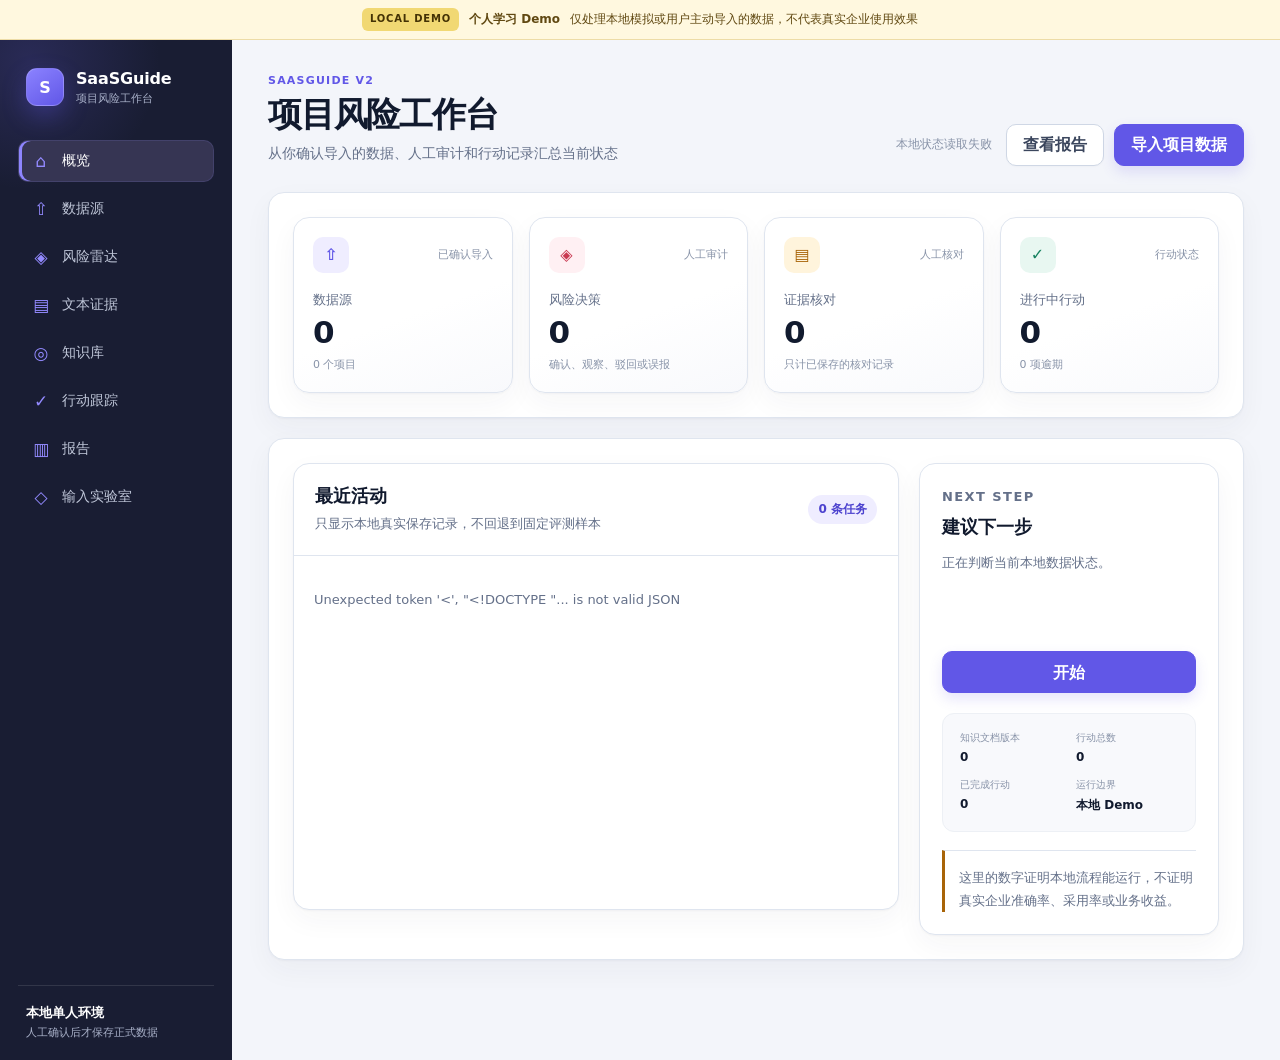
==== commit 1bf7856c: "feat: refine V2 UI and responsive states" ====
--- a/index.html
+++ b/index.html
@@ -6,6 +6,7 @@
     <meta name="description" content="SaaSGuide V2 本地项目风险工作台。" />
     <title>SaaSGuide｜项目风险工作台</title>
     <link rel="icon" href="data:," />
+    <link rel="stylesheet" href="v2-shell.css" />
     <link rel="stylesheet" href="styles.css" />
   </head>
   <body>
@@ -51,6 +52,7 @@
         </section>
       </main>
     </div>
+    <script src="shell.js"></script>
     <script src="app.js"></script>
   </body>
 </html>
--- a/v2-shell.css
+++ b/v2-shell.css
@@ -0,0 +1,203 @@
+:root {
+  --ink: #111a2e;
+  --ink-soft: #2e3950;
+  --muted: #647089;
+  --muted-light: #8893a8;
+  --line: #dfe5ef;
+  --line-strong: #cfd7e5;
+  --surface: #ffffff;
+  --surface-subtle: #f8f9fc;
+  --canvas: #f3f5fa;
+  --brand: #6157e7;
+  --brand-dark: #4d43cf;
+  --brand-soft: #efedff;
+  --danger: #c93850;
+  --danger-soft: #fff0f3;
+  --warning: #a86408;
+  --warning-soft: #fff4dc;
+  --success: #14805e;
+  --success-soft: #e8f7f1;
+  --info: #3168c6;
+  --info-soft: #eef5ff;
+  --sidebar: #191d33;
+  --sidebar-active: #363553;
+  --shadow-card: 0 1px 2px rgba(17, 26, 46, .035), 0 10px 28px rgba(35, 45, 70, .045);
+  --shadow-raised: 0 14px 38px rgba(35, 45, 70, .10);
+  font-family: "Segoe UI", "Microsoft YaHei", system-ui, sans-serif;
+  color: var(--ink);
+  background: var(--canvas);
+}
+
+* { box-sizing: border-box; }
+html { background: var(--canvas); scroll-behavior: smooth; }
+body { margin: 0; min-width: 320px; background: var(--canvas); color: var(--ink); }
+button, input, select, textarea, a { font: inherit; }
+button { cursor: pointer; }
+button, a, input, select, textarea, summary { -webkit-tap-highlight-color: transparent; }
+button:focus-visible, a:focus-visible, input:focus-visible, select:focus-visible, textarea:focus-visible, summary:focus-visible {
+  outline: 3px solid rgba(97, 87, 231, .25);
+  outline-offset: 2px;
+}
+.is-hidden, .hidden { display: none !important; }
+
+.demo-notice, .notice {
+  min-height: 40px;
+  display: flex;
+  align-items: center;
+  justify-content: center;
+  gap: 10px;
+  padding: 8px 20px;
+  color: #604811;
+  background: #fff8df;
+  border-bottom: 1px solid #eddca6;
+  font-size: 12px;
+  line-height: 1.45;
+}
+.demo-notice__badge, .notice b {
+  padding: 4px 8px;
+  border-radius: 6px;
+  background: #f1d873;
+  color: #443205;
+  font-size: 10px;
+  font-weight: 800;
+  letter-spacing: .08em;
+}
+.demo-notice p, .notice p { margin: 0; }
+
+.app-shell, .shell, .layout { display: flex; min-height: calc(100vh - 40px); }
+.sidebar, .shell > aside, .layout > aside {
+  width: 232px;
+  flex: 0 0 232px;
+  display: flex;
+  flex-direction: column;
+  padding: 28px 18px 20px;
+  background: radial-gradient(circle at 30px 20px, rgba(115, 103, 245, .18), transparent 130px), var(--sidebar);
+  color: #fff;
+}
+.brand {
+  display: flex !important;
+  align-items: center;
+  gap: 12px;
+  width: auto !important;
+  height: auto !important;
+  margin: 0 8px 34px;
+  color: #fff;
+  text-decoration: none;
+  background: none !important;
+}
+.brand__mark {
+  width: 38px;
+  height: 38px;
+  display: grid;
+  place-items: center;
+  border: 1px solid rgba(255,255,255,.16);
+  border-radius: 11px;
+  background: linear-gradient(145deg, #8b82ff, #6157e7);
+  box-shadow: 0 10px 24px rgba(97, 87, 231, .32);
+  font-weight: 800;
+}
+.brand strong, .brand small, .sidebar__footer strong, .sidebar__footer small { display: block; }
+.brand strong { font-size: 16px; letter-spacing: -.01em; }
+.brand small, .sidebar__footer small { margin-top: 3px; color: #aab2ca; font-size: 11px; }
+.nav-list { display: grid !important; gap: 6px !important; margin: 0 !important; }
+.nav-list a {
+  min-height: 42px;
+  display: flex;
+  align-items: center;
+  gap: 12px;
+  padding: 10px 13px;
+  border: 1px solid transparent;
+  border-radius: 10px;
+  color: #c0c7d9;
+  text-decoration: none;
+  font-size: 14px;
+  transition: color 160ms ease, background-color 160ms ease, border-color 160ms ease;
+}
+.nav-list a:hover { background: rgba(255,255,255,.07); color: #fff; }
+.nav-list a.is-active {
+  border-color: rgba(151, 143, 255, .14);
+  background: var(--sidebar-active);
+  color: #fff;
+  box-shadow: inset 3px 0 0 #8e85ff;
+}
+.nav-list a span { width: 18px; text-align: center; color: #938aff; font-size: 17px; }
+.sidebar__footer { margin-top: auto; padding: 18px 8px 0; border-top: 1px solid rgba(255,255,255,.11); font-size: 13px; }
+
+.main-content, .shell > main, .layout > main { width: calc(100% - 232px); max-width: 1500px; padding: 34px 36px 80px; }
+.page-header { display: flex; align-items: flex-end; justify-content: space-between; gap: 28px; margin-bottom: 26px; }
+.eyebrow { margin: 0 0 7px; color: var(--brand); font-size: 11px; font-weight: 800; letter-spacing: .11em; }
+.page-header h1 { margin: 0; font-size: clamp(27px, 3vw, 34px); line-height: 1.18; letter-spacing: -.035em; }
+.subtitle { max-width: 720px; margin: 8px 0 0; color: var(--muted); font-size: 14px; line-height: 1.7; }
+
+.primary-button, .secondary-button, .button {
+  min-height: 42px;
+  display: inline-flex;
+  justify-content: center;
+  align-items: center;
+  gap: 7px;
+  padding: 10px 16px;
+  border-radius: 10px;
+  text-decoration: none;
+  font-weight: 700;
+  line-height: 1.2;
+  transition: background-color 160ms ease, border-color 160ms ease, box-shadow 160ms ease, color 160ms ease;
+}
+.primary-button, .button:not(.secondary) { border: 1px solid var(--brand); background: var(--brand); color: #fff; box-shadow: 0 6px 14px rgba(97,87,231,.16); }
+.primary-button:hover:not(:disabled), .button:not(.secondary):hover { border-color: var(--brand-dark); background: var(--brand-dark); box-shadow: 0 8px 18px rgba(97,87,231,.22); }
+.secondary-button, .button.secondary { border: 1px solid var(--line-strong); background: #fff; color: #3b465d; box-shadow: 0 1px 2px rgba(17,26,46,.025); }
+.secondary-button:hover:not(:disabled), .button.secondary:hover { border-color: #b8c2d3; background: var(--surface-subtle); }
+.primary-button:disabled, .secondary-button:disabled, .button:disabled { cursor: not-allowed; opacity: .48; box-shadow: none; }
+
+.card, .panel, .content-panel, .main-content > section, .shell main > section, .layout main > section {
+  margin-bottom: 20px;
+  padding: 24px;
+  border: 1px solid var(--line);
+  border-radius: 16px;
+  background: var(--surface);
+  box-shadow: var(--shadow-card);
+}
+.card h2, .panel h2, .content-panel h2, .main-content > section h2, .shell main > section h2, .layout main > section h2 { margin: 0; font-size: 18px; line-height: 1.35; }
+.card p, .panel p, .content-panel p, .main-content > section p, .shell main > section p, .layout main > section p { color: var(--muted); font-size: 13px; line-height: 1.7; }
+.section-heading, .heading, .section-title { display: flex; align-items: center; justify-content: space-between; gap: 20px; margin-bottom: 20px; }
+.section-heading h2, .heading h2, .section-title h2 { margin: 0; }
+.section-heading p, .heading p, .section-title p { margin: 6px 0 0; }
+
+.message { position: relative; margin: 0 0 20px; padding: 14px 16px 14px 42px; border: 1px solid #cfe0f8; border-radius: 12px; background: var(--info-soft); color: #24589f; font-size: 13px; line-height: 1.6; }
+.message::before { content: "i"; position: absolute; left: 16px; top: 14px; width: 18px; height: 18px; display: grid; place-items: center; border-radius: 50%; background: currentColor; color: #fff; font-size: 11px; font-weight: 800; }
+.message.error { border-color: #f1c4cc; background: var(--danger-soft); color: #92283a; }
+.message.error::before { content: "!"; }
+.badge, .source-badge, .validation-badge { display: inline-flex; align-items: center; min-height: 28px; padding: 5px 10px; border-radius: 999px; background: var(--brand-soft); color: var(--brand-dark); font-size: 11px; font-weight: 800; white-space: nowrap; }
+.metrics, .summary-grid { display: grid; grid-template-columns: repeat(4, minmax(0, 1fr)); gap: 14px; }
+.metric { min-width: 0; padding: 17px; border: 1px solid var(--line); border-radius: 13px; background: linear-gradient(180deg,#fff,var(--surface-subtle)); }
+.metric b, .metric strong { display: block; font-size: 27px; line-height: 1.08; font-variant-numeric: tabular-nums; }
+.metric span { display: block; margin-top: 7px; color: var(--muted); font-size: 11px; }
+
+input, select, textarea { border: 1px solid var(--line-strong); border-radius: 10px; background: #fff; color: var(--ink); transition: border-color 160ms ease, box-shadow 160ms ease; }
+input:hover, select:hover, textarea:hover { border-color: #b7c1d2; }
+input:focus, select:focus, textarea:focus { outline: none; border-color: var(--brand); box-shadow: 0 0 0 3px rgba(97,87,231,.14); }
+input:disabled, select:disabled, textarea:disabled { cursor: not-allowed; background: #f0f2f6; color: var(--muted); }
+
+@media (max-width: 1100px) { .main-content, .shell > main, .layout > main { padding-inline: 28px; } }
+@media (max-width: 980px) {
+  .metrics, .summary-grid { grid-template-columns: repeat(2, minmax(0, 1fr)); }
+  .page-header { align-items: flex-start; flex-direction: column; }
+}
+@media (max-width: 700px) {
+  .demo-notice, .notice { align-items: flex-start; justify-content: flex-start; flex-wrap: wrap; padding-inline: 14px; }
+  .app-shell, .shell, .layout { display: block; }
+  .sidebar, .shell > aside, .layout > aside { width: 100%; padding: 14px; }
+  .brand { margin: 0 4px 14px; }
+  .nav-list { display: flex !important; overflow-x: auto; padding: 2px 0 6px; scrollbar-width: thin; overscroll-behavior-inline: contain; }
+  .nav-list a { flex: 0 0 auto; }
+  .nav-list a.is-active { box-shadow: inset 0 -3px 0 #8e85ff; }
+  .sidebar__footer { display: none; }
+  .main-content, .shell > main, .layout > main { width: 100%; padding: 24px 14px 56px; }
+  .page-header { gap: 18px; margin-bottom: 24px; }
+  .page-header h1 { font-size: 28px; }
+  .section-heading, .heading, .section-title { align-items: flex-start; flex-direction: column; }
+  .card, .panel, .content-panel, .main-content > section, .shell main > section, .layout main > section { padding: 20px; border-radius: 15px; }
+}
+@media (max-width: 420px) { .metrics, .summary-grid { grid-template-columns: 1fr; } }
+@media (prefers-reduced-motion: reduce) {
+  *, *::before, *::after { scroll-behavior: auto !important; transition-duration: .01ms !important; animation-duration: .01ms !important; animation-iteration-count: 1 !important; }
+}
--- a/styles.css
+++ b/styles.css
@@ -1,7 +1,70 @@
-:root{--ink:#182035;--muted:#69738a;--line:#e3e8f1;--surface:#fff;--canvas:#f5f7fb;--brand:#6557e8;--brand-dark:#4d41c9;--brand-soft:#eeecff;--danger:#dc3f57;--danger-soft:#fff0f2;--warning:#b86b0a;--warning-soft:#fff5df;--success:#198865;--success-soft:#eaf8f3;font-family:"Segoe UI","Microsoft YaHei",system-ui,sans-serif;color:var(--ink);background:var(--canvas)}
-*{box-sizing:border-box}body{margin:0;min-width:320px;background:var(--canvas);color:var(--ink)}a{font:inherit}.demo-notice{min-height:38px;display:flex;align-items:center;justify-content:center;gap:10px;padding:8px 20px;color:#4f3f13;background:#fff6d7;border-bottom:1px solid #f0dda2;font-size:13px}.demo-notice__badge{padding:3px 7px;border-radius:5px;background:#f1d873;font-size:10px;font-weight:800;letter-spacing:.08em}.app-shell{display:flex;min-height:calc(100vh - 38px)}
-.sidebar{width:224px;flex:0 0 224px;display:flex;flex-direction:column;padding:26px 18px 18px;background:#202238;color:#fff}.brand{display:flex;align-items:center;gap:11px;margin:0 8px 34px;color:#fff;text-decoration:none}.brand__mark{width:36px;height:36px;display:grid;place-items:center;border-radius:10px;background:linear-gradient(145deg,#8b7fff,#6557e8);box-shadow:0 7px 20px rgba(101,87,232,.35);font-weight:800}.brand strong,.brand small,.sidebar__footer strong,.sidebar__footer small{display:block}.brand strong{font-size:16px}.brand small,.sidebar__footer small{margin-top:3px;color:#9ca3bd;font-size:11px}.nav-list{display:grid;gap:6px}.nav-list a{display:flex;align-items:center;gap:12px;padding:11px 13px;border-radius:9px;color:#b7bdd0;text-decoration:none;font-size:14px}.nav-list a:hover,.nav-list a.is-active{background:#393758;color:#fff}.nav-list a span{width:18px;text-align:center;color:#8f86f5;font-size:17px}.sidebar__footer{margin-top:auto;padding:16px 8px 0;border-top:1px solid #35384e;font-size:13px}
-.main-content{width:calc(100% - 224px);max-width:1500px;padding:30px 34px 80px}.topbar{display:flex;align-items:flex-end;justify-content:space-between;gap:24px;margin-bottom:24px}.eyebrow{margin:0 0 6px;color:var(--brand);font-size:12px;font-weight:700;letter-spacing:.05em}h1{margin:0;font-size:clamp(25px,3vw,32px);letter-spacing:-.03em}.subtitle{margin:7px 0 0;color:var(--muted);font-size:14px}.topbar__actions{display:flex;align-items:center;gap:10px}.last-updated{margin-right:4px;color:#8a92a6;font-size:12px}.primary-button,.secondary-button{display:inline-flex;justify-content:center;align-items:center;border-radius:8px;text-decoration:none;font-weight:700}.primary-button{padding:10px 15px;background:var(--brand);color:#fff}.primary-button:hover{background:var(--brand-dark)}.secondary-button{padding:9px 14px;border:1px solid #d9deea;background:#fff;color:#4b556b}.primary-button--full{width:100%;margin:20px 0}
-.metrics-grid{display:grid;grid-template-columns:repeat(4,minmax(0,1fr));gap:15px;margin-bottom:18px}.metric-card{min-width:0;padding:18px;border:1px solid var(--line);border-radius:14px;background:var(--surface)}.metric-card__top{display:flex;justify-content:space-between;align-items:center}.metric-icon{width:33px;height:33px;display:grid;place-items:center;border-radius:9px;font-weight:800}.metric-icon--violet{background:var(--brand-soft);color:var(--brand)}.metric-icon--red{background:var(--danger-soft);color:var(--danger)}.metric-icon--amber{background:var(--warning-soft);color:var(--warning)}.metric-icon--green{background:var(--success-soft);color:var(--success)}.trend{color:#8a92a6;font-size:11px}.metric-card p{margin:15px 0 5px;color:var(--muted);font-size:13px}.metric-card strong{display:block;font-size:29px;line-height:1.1}.metric-card small{display:block;margin-top:7px;color:#9299aa;font-size:11px}
-.workspace-grid{display:grid;grid-template-columns:minmax(0,1.65fr) minmax(300px,.8fr);gap:18px;align-items:start}.activity-panel,.detail-panel{min-width:0;border:1px solid var(--line);border-radius:14px;background:var(--surface)}.panel-heading{display:flex;justify-content:space-between;align-items:center;gap:16px;padding:18px 19px;border-bottom:1px solid var(--line)}.panel-heading h2,.detail-panel h2{margin:0;font-size:17px}.panel-heading p{margin:5px 0 0;color:var(--muted);font-size:11px}.summary-pill{padding:7px 10px;border-radius:20px;background:var(--brand-soft);color:var(--brand-dark);font-size:12px;font-weight:700;white-space:nowrap}.activity-list{min-height:340px}.activity-item{display:grid;grid-template-columns:40px minmax(0,1fr) auto;gap:12px;align-items:center;padding:16px 19px;border-bottom:1px solid #edf0f5}.activity-item:last-child{border-bottom:0}.activity-icon{width:36px;height:36px;display:grid;place-items:center;border-radius:10px;background:var(--brand-soft);color:var(--brand);font-weight:800}.activity-item strong,.activity-item small{display:block}.activity-item strong{font-size:13px}.activity-item small{margin-top:4px;color:var(--muted);font-size:11px}.activity-time{color:#9299aa;font-size:11px;white-space:nowrap}.empty-state{min-height:340px;display:grid;place-items:center;padding:48px;text-align:center}.empty-state div{max-width:440px}.empty-state h3{margin:14px 0 8px}.empty-state p{margin:0 0 20px;color:var(--muted);line-height:1.7}.empty-symbol{width:48px;height:48px;display:grid;place-items:center;margin:auto;border-radius:14px;background:var(--brand-soft);color:var(--brand);font-size:23px}.detail-panel{padding:20px}.detail-description{color:var(--muted);font-size:13px;line-height:1.7}.detail-meta{display:grid;grid-template-columns:1fr 1fr;gap:13px;margin:0;padding:16px;border-radius:11px;background:#f7f8fb}.detail-meta div{min-width:0}.detail-meta dt{color:#9299aa;font-size:10px}.detail-meta dd{margin:5px 0 0;font-size:12px;font-weight:700}.boundary-note{margin:18px 0 0;padding-top:16px;border-top:1px solid var(--line);color:#737c90;font-size:11px;line-height:1.7}.error-state{padding:18px;color:var(--danger);font-size:13px}
-@media(max-width:980px){.metrics-grid{grid-template-columns:repeat(2,1fr)}.workspace-grid{grid-template-columns:1fr}.topbar{align-items:flex-start;flex-direction:column}.topbar__actions{width:100%;flex-wrap:wrap}.last-updated{width:100%}}@media(max-width:700px){.demo-notice{align-items:flex-start;justify-content:flex-start;flex-wrap:wrap}.app-shell{display:block}.sidebar{width:100%;padding:14px}.brand{margin:0 4px 14px}.nav-list{display:flex;overflow-x:auto;padding-bottom:4px}.nav-list a{flex:0 0 auto}.sidebar__footer{display:none}.main-content{width:100%;padding:22px 14px 56px}.metrics-grid{grid-template-columns:1fr 1fr;gap:10px}.metric-card{padding:14px}.metric-card strong{font-size:25px}.topbar__actions a{flex:1}.activity-item{grid-template-columns:36px minmax(0,1fr)}.activity-time{grid-column:2}.detail-meta{grid-template-columns:1fr 1fr}}@media(max-width:420px){.metrics-grid{grid-template-columns:1fr}.demo-notice span:last-child{width:100%}.panel-heading{align-items:flex-start;flex-direction:column}.empty-state{padding:34px 20px}}
+.topbar { display: flex; align-items: flex-end; justify-content: space-between; gap: 28px; margin-bottom: 26px; }
+.topbar h1 { margin: 0; font-size: clamp(27px, 3vw, 34px); line-height: 1.18; letter-spacing: -.035em; }
+.topbar__actions { display: flex; align-items: center; gap: 10px; }
+.last-updated { margin-right: 4px; color: var(--muted-light); font-size: 12px; white-space: nowrap; }
+.primary-button--full { width: 100%; margin: 20px 0; }
+
+.metrics-grid { display: grid; grid-template-columns: repeat(4,minmax(0,1fr)); gap: 16px; margin-bottom: 20px; }
+.metric-card { min-width: 0; padding: 19px; border: 1px solid var(--line); border-radius: 16px; background: linear-gradient(160deg,#fff 55%,var(--surface-subtle)); box-shadow: var(--shadow-card); }
+.metric-card__top { display: flex; justify-content: space-between; align-items: center; gap: 12px; }
+.metric-icon { width: 36px; height: 36px; display: grid; place-items: center; border-radius: 10px; font-weight: 800; }
+.metric-icon--violet { background: var(--brand-soft); color: var(--brand); }
+.metric-icon--red { background: var(--danger-soft); color: var(--danger); }
+.metric-icon--amber { background: var(--warning-soft); color: var(--warning); }
+.metric-icon--green { background: var(--success-soft); color: var(--success); }
+.trend { color: var(--muted-light); font-size: 11px; }
+.metric-card p { margin: 16px 0 5px; color: var(--muted); font-size: 13px; }
+.metric-card strong { display: block; font-size: 31px; line-height: 1.05; font-variant-numeric: tabular-nums; }
+.metric-card small { display: block; margin-top: 8px; color: var(--muted-light); font-size: 11px; line-height: 1.5; }
+
+.workspace-grid { display: grid; grid-template-columns: minmax(0,1.7fr) minmax(300px,.72fr); gap: 20px; align-items: start; }
+.activity-panel, .detail-panel { min-width: 0; border: 1px solid var(--line); border-radius: 16px; background: var(--surface); box-shadow: var(--shadow-card); }
+.panel-heading { display: flex; justify-content: space-between; align-items: center; gap: 16px; padding: 20px 21px; border-bottom: 1px solid var(--line); }
+.panel-heading h2, .detail-panel h2 { margin: 0; font-size: 18px; }
+.panel-heading p { margin: 5px 0 0; color: var(--muted); font-size: 11px; line-height: 1.55; }
+.summary-pill { padding: 6px 10px; border-radius: 999px; background: var(--brand-soft); color: var(--brand-dark); font-size: 12px; font-weight: 700; white-space: nowrap; }
+.activity-list { min-height: 340px; }
+.activity-item { display: grid; grid-template-columns: 42px minmax(0,1fr) auto; gap: 13px; align-items: center; padding: 17px 21px; border-bottom: 1px solid #edf0f5; }
+.activity-item:last-child { border-bottom: 0; }
+.activity-icon { width: 38px; height: 38px; display: grid; place-items: center; border-radius: 11px; background: var(--brand-soft); color: var(--brand); font-weight: 800; }
+.activity-item strong, .activity-item small { display: block; }
+.activity-item strong { color: var(--ink-soft); font-size: 13px; }
+.activity-item small { margin-top: 4px; color: var(--muted); font-size: 11px; line-height: 1.45; }
+.activity-time { color: var(--muted-light); font-size: 11px; white-space: nowrap; }
+.empty-state { min-height: 340px; display: grid; place-items: center; padding: 48px; text-align: center; }
+.empty-state div { max-width: 440px; }
+.empty-state h3 { margin: 14px 0 8px; }
+.empty-state p { margin: 0 0 20px; color: var(--muted); line-height: 1.7; }
+.empty-symbol { width: 50px; height: 50px; display: grid; place-items: center; margin: auto; border-radius: 15px; background: var(--brand-soft); color: var(--brand); font-size: 23px; }
+.detail-panel { position: sticky; top: 20px; padding: 22px; }
+.detail-description { min-height: 66px; color: var(--muted); font-size: 13px; line-height: 1.75; }
+.detail-meta { display: grid; grid-template-columns: 1fr 1fr; gap: 14px; margin: 0; padding: 17px; border: 1px solid #edf0f5; border-radius: 12px; background: var(--surface-subtle); }
+.detail-meta div { min-width: 0; }
+.detail-meta dt { color: var(--muted-light); font-size: 10px; }
+.detail-meta dd { margin: 5px 0 0; font-size: 12px; font-weight: 700; }
+.boundary-note { margin: 18px 0 0; padding: 16px 0 0 14px; border-top: 1px solid var(--line); border-left: 3px solid var(--warning); color: #6e6045; font-size: 11px; line-height: 1.7; }
+.error-state { padding: 20px; color: var(--danger); font-size: 13px; }
+
+@media (max-width: 980px) {
+  .metrics-grid { grid-template-columns: repeat(2,1fr); }
+  .workspace-grid { grid-template-columns: 1fr; }
+  .topbar { align-items: flex-start; flex-direction: column; }
+  .topbar__actions { width: 100%; flex-wrap: wrap; }
+  .last-updated { width: 100%; }
+  .detail-panel { position: static; }
+}
+@media (max-width: 700px) {
+  .metrics-grid { grid-template-columns: 1fr 1fr; gap: 10px; }
+  .metric-card { padding: 15px; }
+  .metric-card strong { font-size: 27px; }
+  .topbar { gap: 18px; }
+  .topbar h1 { font-size: 28px; }
+  .topbar__actions a { flex: 1; }
+  .activity-item { grid-template-columns: 38px minmax(0,1fr); }
+  .activity-time { grid-column: 2; }
+}
+@media (max-width: 420px) {
+  .metrics-grid { grid-template-columns: 1fr; }
+  .panel-heading { align-items: flex-start; flex-direction: column; }
+  .empty-state { padding: 34px 20px; }
+}
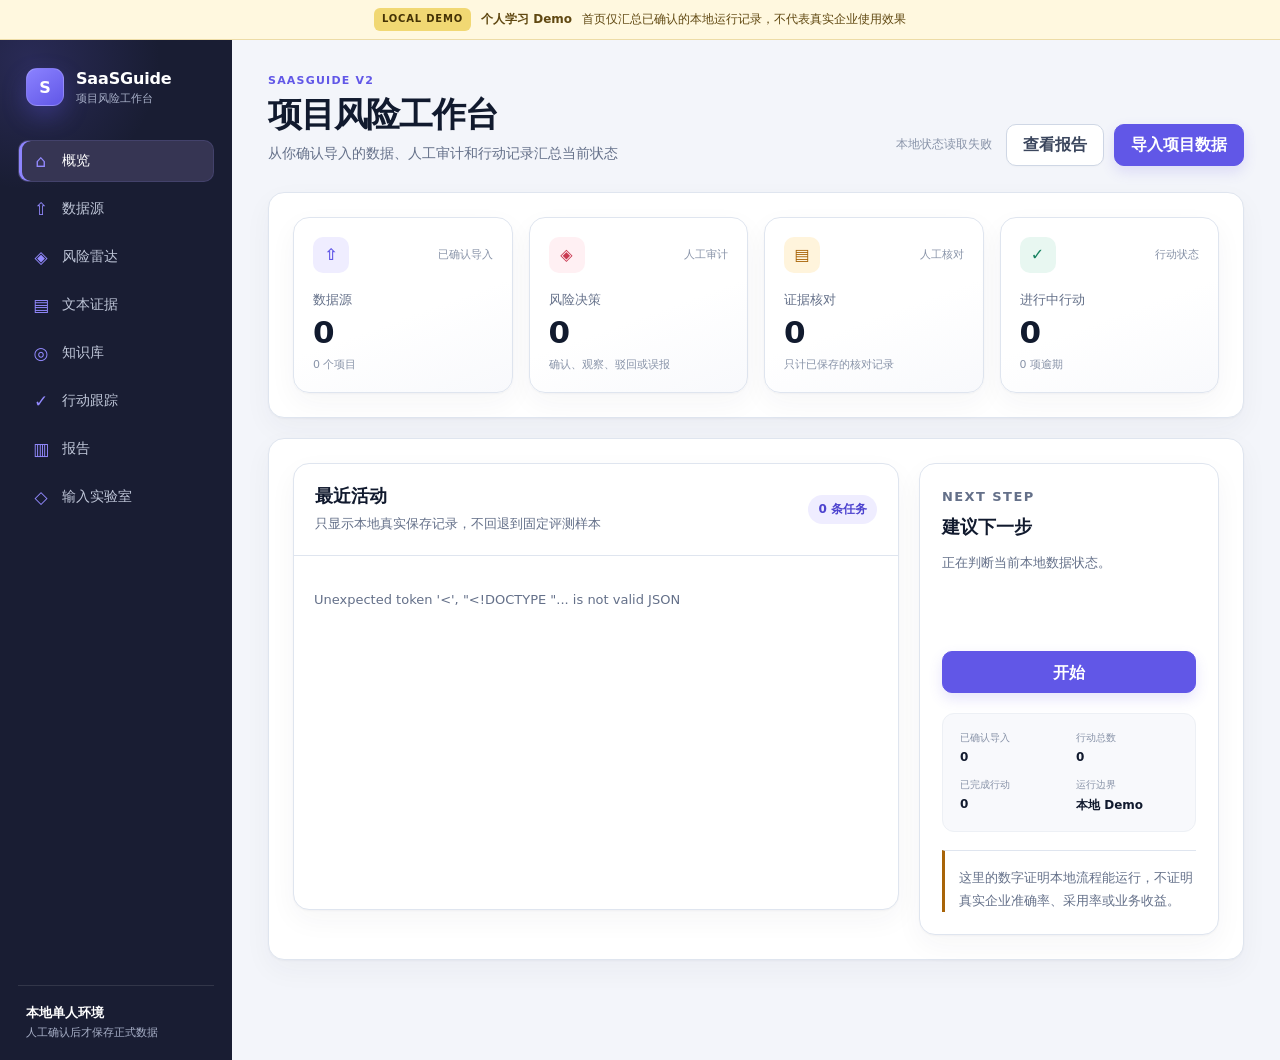
==== commit 8e02c104: "feat: differentiate simulated company scenarios" ====
--- a/index.html
+++ b/index.html
@@ -13,7 +13,7 @@
     <div class="demo-notice" role="note">
       <span class="demo-notice__badge">LOCAL DEMO</span>
       <strong>个人学习 Demo</strong>
-      <span>仅处理本地模拟或用户主动导入的数据，不代表真实企业使用效果</span>
+      <span>首页仅汇总已确认的本地运行记录，不代表真实企业使用效果</span>
     </div>
     <div class="app-shell">
       <aside class="sidebar" aria-label="主导航">
@@ -46,7 +46,7 @@
           <aside class="detail-panel" aria-labelledby="next-step-title">
             <p class="eyebrow">NEXT STEP</p><h2 id="next-step-title">建议下一步</h2><p id="next-step-description" class="detail-description">正在判断当前本地数据状态。</p>
             <a id="next-step-link" class="primary-button primary-button--full" href="/data-sources">开始</a>
-            <dl class="detail-meta"><div><dt>知识文档版本</dt><dd id="knowledge-count">0</dd></div><div><dt>行动总数</dt><dd id="action-total">0</dd></div><div><dt>已完成行动</dt><dd id="action-completed">0</dd></div><div><dt>运行边界</dt><dd>本地 Demo</dd></div></dl>
+            <dl class="detail-meta"><div><dt>已确认导入</dt><dd id="confirmed-import-count">0</dd></div><div><dt>行动总数</dt><dd id="action-total">0</dd></div><div><dt>已完成行动</dt><dd id="action-completed">0</dd></div><div><dt>运行边界</dt><dd>本地 Demo</dd></div></dl>
             <p class="boundary-note">这里的数字证明本地流程能运行，不证明真实企业准确率、采用率或业务收益。</p>
           </aside>
         </section>
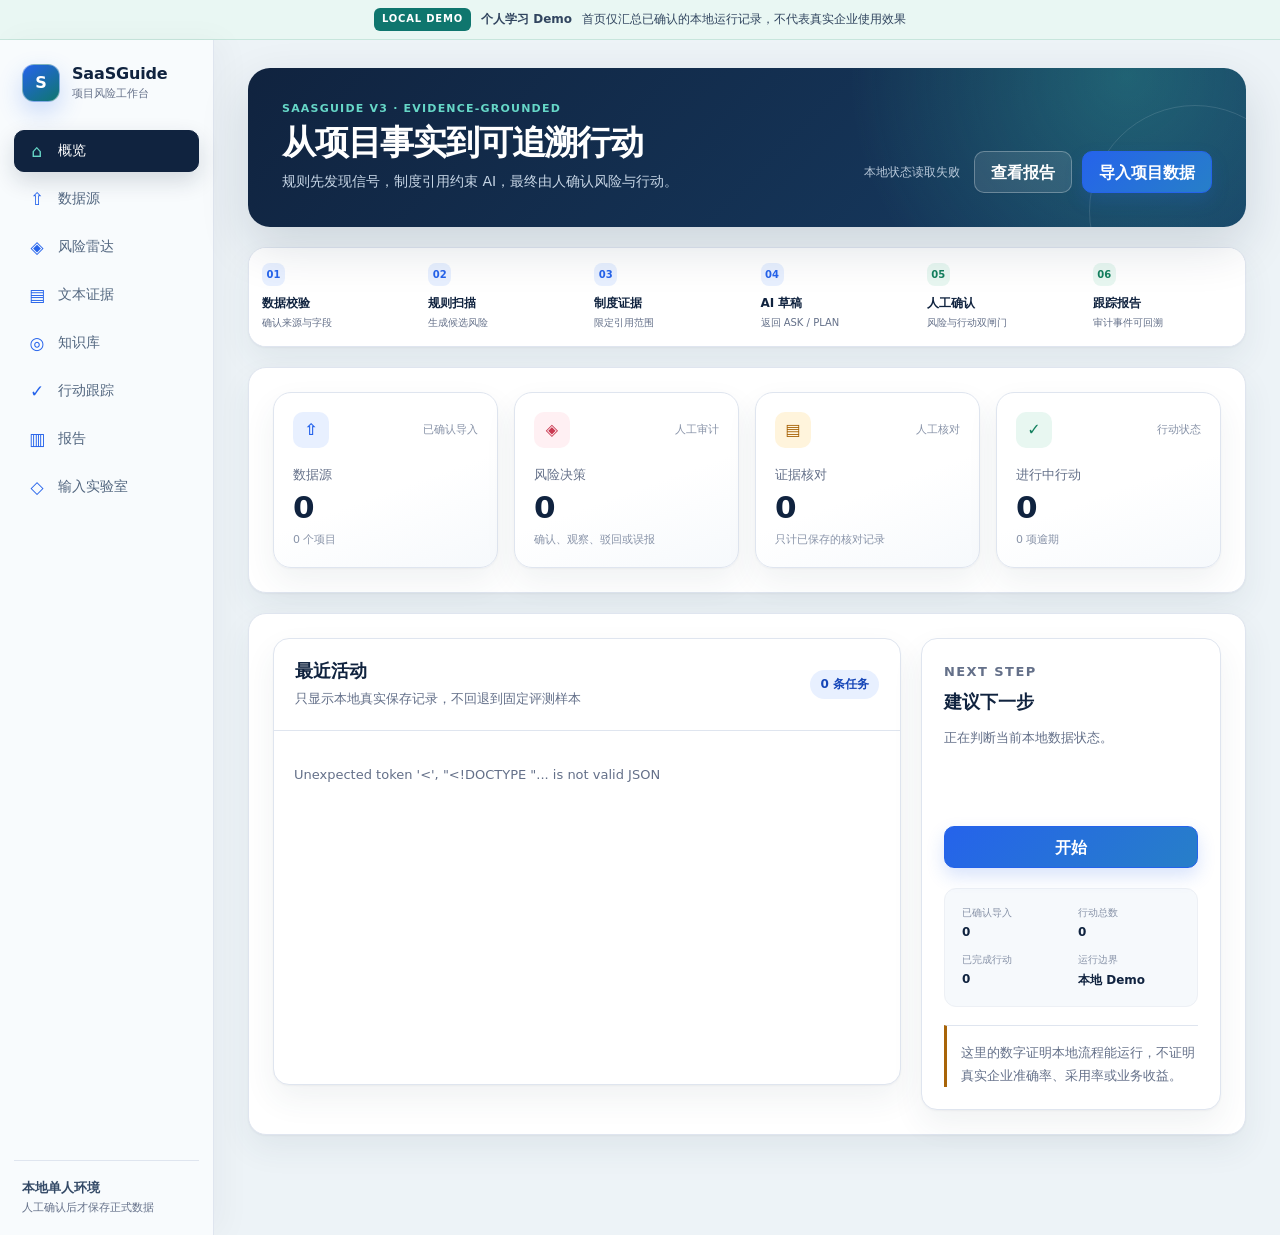
==== commit c45b7983: "feat: redesign V3 workflow UI" ====
--- a/index.html
+++ b/index.html
@@ -3,7 +3,7 @@
   <head>
     <meta charset="UTF-8" />
     <meta name="viewport" content="width=device-width, initial-scale=1.0" />
-    <meta name="description" content="SaaSGuide V2 本地项目风险工作台。" />
+    <meta name="description" content="SaaSGuide V3 本地项目风险助手。" />
     <title>SaaSGuide｜项目风险工作台</title>
     <link rel="icon" href="data:," />
     <link rel="stylesheet" href="v2-shell.css" />
@@ -29,10 +29,11 @@
       </aside>
       <main class="main-content">
         <header class="topbar">
-          <div><p class="eyebrow">SAASGUIDE V2</p><h1>项目风险工作台</h1><p class="subtitle">从你确认导入的数据、人工审计和行动记录汇总当前状态</p></div>
+          <div><p class="eyebrow">SAASGUIDE V3 · EVIDENCE-GROUNDED</p><h1>从项目事实到可追溯行动</h1><p class="subtitle">规则先发现信号，制度引用约束 AI，最终由人确认风险与行动。</p></div>
           <div class="topbar__actions"><span id="last-updated" class="last-updated">正在读取本地状态</span><a class="secondary-button" href="/reports">查看报告</a><a class="primary-button" href="/data-sources">导入项目数据</a></div>
         </header>
-        <section class="metrics-grid" aria-label="V2 数据概览">
+        <section class="workflow-strip" aria-label="风险处理主流程"><div class="workflow-step" data-step="01"><b>数据校验</b><small>确认来源与字段</small></div><div class="workflow-step" data-step="02"><b>规则扫描</b><small>生成候选风险</small></div><div class="workflow-step" data-step="03"><b>制度证据</b><small>限定引用范围</small></div><div class="workflow-step" data-step="04"><b>AI 草稿</b><small>返回 ASK / PLAN</small></div><div class="workflow-step is-human" data-step="05"><b>人工确认</b><small>风险与行动双闸门</small></div><div class="workflow-step is-human" data-step="06"><b>跟踪报告</b><small>审计事件可回溯</small></div></section>
+        <section class="metrics-grid" aria-label="V3 本地数据概览">
           <article class="metric-card"><div class="metric-card__top"><span class="metric-icon metric-icon--violet">⇧</span><span class="trend">已确认导入</span></div><p>数据源</p><strong id="metric-imports">0</strong><small id="metric-projects">0 个项目</small></article>
           <article class="metric-card"><div class="metric-card__top"><span class="metric-icon metric-icon--red">◈</span><span class="trend">人工审计</span></div><p>风险决策</p><strong id="metric-decisions">0</strong><small>确认、观察、驳回或误报</small></article>
           <article class="metric-card"><div class="metric-card__top"><span class="metric-icon metric-icon--amber">▤</span><span class="trend">人工核对</span></div><p>证据核对</p><strong id="metric-reviews">0</strong><small>只计已保存的核对记录</small></article>
--- a/v2-shell.css
+++ b/v2-shell.css
@@ -1,16 +1,16 @@
 :root {
-  --ink: #111a2e;
-  --ink-soft: #2e3950;
+  --ink: #10233f;
+  --ink-soft: #334966;
   --muted: #647089;
   --muted-light: #8893a8;
   --line: #dfe5ef;
   --line-strong: #cfd7e5;
   --surface: #ffffff;
-  --surface-subtle: #f8f9fc;
-  --canvas: #f3f5fa;
-  --brand: #6157e7;
-  --brand-dark: #4d43cf;
-  --brand-soft: #efedff;
+  --surface-subtle: #f6f9fc;
+  --canvas: #edf3f7;
+  --brand: #2563eb;
+  --brand-dark: #1747b8;
+  --brand-soft: #e8f0ff;
   --danger: #c93850;
   --danger-soft: #fff0f3;
   --warning: #a86408;
@@ -19,10 +19,10 @@
   --success-soft: #e8f7f1;
   --info: #3168c6;
   --info-soft: #eef5ff;
-  --sidebar: #191d33;
-  --sidebar-active: #363553;
-  --shadow-card: 0 1px 2px rgba(17, 26, 46, .035), 0 10px 28px rgba(35, 45, 70, .045);
-  --shadow-raised: 0 14px 38px rgba(35, 45, 70, .10);
+  --sidebar: #f8fbfd;
+  --sidebar-active: #10233f;
+  --shadow-card: 0 1px 2px rgba(16,35,63,.04), 0 14px 32px rgba(42,64,91,.07);
+  --shadow-raised: 0 20px 50px rgba(16,35,63,.14);
   font-family: "Segoe UI", "Microsoft YaHei", system-ui, sans-serif;
   color: var(--ink);
   background: var(--canvas);
@@ -41,38 +41,40 @@
 .is-hidden, .hidden { display: none !important; }
 
 .demo-notice, .notice {
-  min-height: 40px;
+  min-height: 36px;
   display: flex;
   align-items: center;
   justify-content: center;
   gap: 10px;
   padding: 8px 20px;
-  color: #604811;
-  background: #fff8df;
-  border-bottom: 1px solid #eddca6;
+  color: #31455f;
+  background: #e9f7f3;
+  border-bottom: 1px solid #c7e6dc;
   font-size: 12px;
   line-height: 1.45;
 }
 .demo-notice__badge, .notice b {
   padding: 4px 8px;
   border-radius: 6px;
-  background: #f1d873;
-  color: #443205;
+  background: #0f766e;
+  color: #fff;
   font-size: 10px;
   font-weight: 800;
   letter-spacing: .08em;
 }
 .demo-notice p, .notice p { margin: 0; }
 
-.app-shell, .shell, .layout { display: flex; min-height: calc(100vh - 40px); }
+.app-shell, .shell, .layout { display: flex; min-height: calc(100vh - 36px); }
 .sidebar, .shell > aside, .layout > aside {
-  width: 232px;
-  flex: 0 0 232px;
+  width: 214px;
+  flex: 0 0 214px;
   display: flex;
   flex-direction: column;
-  padding: 28px 18px 20px;
-  background: radial-gradient(circle at 30px 20px, rgba(115, 103, 245, .18), transparent 130px), var(--sidebar);
-  color: #fff;
+  padding: 24px 14px 20px;
+  border-right: 1px solid var(--line);
+  background: var(--sidebar);
+  color: var(--ink);
+  box-shadow: 10px 0 30px rgba(16,35,63,.035);
 }
 .brand {
   display: flex !important;
@@ -80,8 +82,8 @@
   gap: 12px;
   width: auto !important;
   height: auto !important;
-  margin: 0 8px 34px;
-  color: #fff;
+  margin: 0 8px 28px;
+  color: var(--ink);
   text-decoration: none;
   background: none !important;
 }
@@ -90,15 +92,16 @@
   height: 38px;
   display: grid;
   place-items: center;
-  border: 1px solid rgba(255,255,255,.16);
-  border-radius: 11px;
-  background: linear-gradient(145deg, #8b82ff, #6157e7);
-  box-shadow: 0 10px 24px rgba(97, 87, 231, .32);
+  border: 1px solid rgba(255,255,255,.45);
+  border-radius: 12px;
+  background: linear-gradient(145deg, #2563eb, #0f766e);
+  box-shadow: 0 10px 24px rgba(37,99,235,.22);
+  color: #fff;
   font-weight: 800;
 }
 .brand strong, .brand small, .sidebar__footer strong, .sidebar__footer small { display: block; }
 .brand strong { font-size: 16px; letter-spacing: -.01em; }
-.brand small, .sidebar__footer small { margin-top: 3px; color: #aab2ca; font-size: 11px; }
+.brand small, .sidebar__footer small { margin-top: 3px; color: var(--muted); font-size: 11px; }
 .nav-list { display: grid !important; gap: 6px !important; margin: 0 !important; }
 .nav-list a {
   min-height: 42px;
@@ -108,26 +111,32 @@
   padding: 10px 13px;
   border: 1px solid transparent;
   border-radius: 10px;
-  color: #c0c7d9;
+  color: #52667f;
   text-decoration: none;
   font-size: 14px;
   transition: color 160ms ease, background-color 160ms ease, border-color 160ms ease;
 }
-.nav-list a:hover { background: rgba(255,255,255,.07); color: #fff; }
+.nav-list a:hover { background: #edf3f8; color: var(--ink); }
 .nav-list a.is-active {
-  border-color: rgba(151, 143, 255, .14);
+  border-color: #10233f;
   background: var(--sidebar-active);
   color: #fff;
-  box-shadow: inset 3px 0 0 #8e85ff;
-}
-.nav-list a span { width: 18px; text-align: center; color: #938aff; font-size: 17px; }
-.sidebar__footer { margin-top: auto; padding: 18px 8px 0; border-top: 1px solid rgba(255,255,255,.11); font-size: 13px; }
-
-.main-content, .shell > main, .layout > main { width: calc(100% - 232px); max-width: 1500px; padding: 34px 36px 80px; }
-.page-header { display: flex; align-items: flex-end; justify-content: space-between; gap: 28px; margin-bottom: 26px; }
+  box-shadow: 0 9px 22px rgba(16,35,63,.16);
+}
+.nav-list a span { width: 18px; text-align: center; color: var(--brand); font-size: 17px; }
+.nav-list a.is-active span { color: #66d7c7; }
+.sidebar__footer { margin-top: auto; padding: 18px 8px 0; border-top: 1px solid var(--line); color: var(--ink-soft); font-size: 13px; }
+
+.main-content, .shell > main, .layout > main { width: calc(100% - 214px); max-width: 1580px; padding: 28px 34px 80px; }
+.page-header { position: relative; overflow: hidden; display: flex; align-items: flex-end; justify-content: space-between; gap: 28px; margin-bottom: 20px; padding: 28px 30px; border-radius: 22px; background: radial-gradient(circle at 90% 10%, rgba(56,189,168,.28), transparent 32%), linear-gradient(135deg,#10233f,#173d64); color: #fff; box-shadow: var(--shadow-raised); }
+.page-header::after { content: ""; position: absolute; right: -45px; bottom: -75px; width: 180px; height: 180px; border: 1px solid rgba(255,255,255,.12); border-radius: 50%; }
 .eyebrow { margin: 0 0 7px; color: var(--brand); font-size: 11px; font-weight: 800; letter-spacing: .11em; }
+.page-header .eyebrow { color: #66d7c7; }
 .page-header h1 { margin: 0; font-size: clamp(27px, 3vw, 34px); line-height: 1.18; letter-spacing: -.035em; }
 .subtitle { max-width: 720px; margin: 8px 0 0; color: var(--muted); font-size: 14px; line-height: 1.7; }
+.page-header .subtitle { color: #c6d5e5; }
+.page-header .secondary-button { position: relative; z-index: 1; border-color: rgba(255,255,255,.28); background: rgba(255,255,255,.1); color: #fff; }
+.page-header .secondary-button:hover { background: rgba(255,255,255,.18); }
 
 .primary-button, .secondary-button, .button {
   min-height: 42px;
@@ -142,7 +151,7 @@
   line-height: 1.2;
   transition: background-color 160ms ease, border-color 160ms ease, box-shadow 160ms ease, color 160ms ease;
 }
-.primary-button, .button:not(.secondary) { border: 1px solid var(--brand); background: var(--brand); color: #fff; box-shadow: 0 6px 14px rgba(97,87,231,.16); }
+.primary-button, .button:not(.secondary) { border: 1px solid var(--brand); background: linear-gradient(135deg,var(--brand),#277fc8); color: #fff; box-shadow: 0 8px 18px rgba(37,99,235,.18); }
 .primary-button:hover:not(:disabled), .button:not(.secondary):hover { border-color: var(--brand-dark); background: var(--brand-dark); box-shadow: 0 8px 18px rgba(97,87,231,.22); }
 .secondary-button, .button.secondary { border: 1px solid var(--line-strong); background: #fff; color: #3b465d; box-shadow: 0 1px 2px rgba(17,26,46,.025); }
 .secondary-button:hover:not(:disabled), .button.secondary:hover { border-color: #b8c2d3; background: var(--surface-subtle); }
@@ -152,7 +161,7 @@
   margin-bottom: 20px;
   padding: 24px;
   border: 1px solid var(--line);
-  border-radius: 16px;
+  border-radius: 18px;
   background: var(--surface);
   box-shadow: var(--shadow-card);
 }
@@ -167,6 +176,12 @@
 .message.error { border-color: #f1c4cc; background: var(--danger-soft); color: #92283a; }
 .message.error::before { content: "!"; }
 .badge, .source-badge, .validation-badge { display: inline-flex; align-items: center; min-height: 28px; padding: 5px 10px; border-radius: 999px; background: var(--brand-soft); color: var(--brand-dark); font-size: 11px; font-weight: 800; white-space: nowrap; }
+.workflow-strip { display: grid; grid-template-columns: repeat(6,minmax(0,1fr)); gap: 1px; overflow: hidden; margin: 0 0 20px; padding: 0 !important; border: 1px solid var(--line); border-radius: 18px; background: var(--line); box-shadow: var(--shadow-card); }
+.workflow-step { min-width: 0; padding: 15px 13px; background: #fff; }
+.workflow-step b { display: block; margin-bottom: 4px; color: var(--ink); font-size: 12px; }
+.workflow-step small { display: block; color: var(--muted); font-size: 10px; line-height: 1.45; }
+.workflow-step::before { content: attr(data-step); display: inline-grid; place-items: center; width: 23px; height: 23px; margin-bottom: 9px; border-radius: 8px; background: var(--brand-soft); color: var(--brand); font-size: 10px; font-weight: 800; }
+.workflow-step.is-human::before { background: var(--success-soft); color: var(--success); }
 .metrics, .summary-grid { display: grid; grid-template-columns: repeat(4, minmax(0, 1fr)); gap: 14px; }
 .metric { min-width: 0; padding: 17px; border: 1px solid var(--line); border-radius: 13px; background: linear-gradient(180deg,#fff,var(--surface-subtle)); }
 .metric b, .metric strong { display: block; font-size: 27px; line-height: 1.08; font-variant-numeric: tabular-nums; }
@@ -181,6 +196,7 @@
 @media (max-width: 980px) {
   .metrics, .summary-grid { grid-template-columns: repeat(2, minmax(0, 1fr)); }
   .page-header { align-items: flex-start; flex-direction: column; }
+  .workflow-strip { grid-template-columns: repeat(3,minmax(0,1fr)); }
 }
 @media (max-width: 700px) {
   .demo-notice, .notice { align-items: flex-start; justify-content: flex-start; flex-wrap: wrap; padding-inline: 14px; }
@@ -189,14 +205,15 @@
   .brand { margin: 0 4px 14px; }
   .nav-list { display: flex !important; overflow-x: auto; padding: 2px 0 6px; scrollbar-width: thin; overscroll-behavior-inline: contain; }
   .nav-list a { flex: 0 0 auto; }
-  .nav-list a.is-active { box-shadow: inset 0 -3px 0 #8e85ff; }
+  .nav-list a.is-active { box-shadow: 0 7px 16px rgba(16,35,63,.15); }
   .sidebar__footer { display: none; }
   .main-content, .shell > main, .layout > main { width: 100%; padding: 24px 14px 56px; }
-  .page-header { gap: 18px; margin-bottom: 24px; }
+  .page-header { gap: 18px; margin-bottom: 18px; padding: 24px 20px; border-radius: 18px; }
   .page-header h1 { font-size: 28px; }
   .section-heading, .heading, .section-title { align-items: flex-start; flex-direction: column; }
   .card, .panel, .content-panel, .main-content > section, .shell main > section, .layout main > section { padding: 20px; border-radius: 15px; }
 }
+@media (max-width: 520px) { .workflow-strip { grid-template-columns: 1fr 1fr; } }
 @media (max-width: 420px) { .metrics, .summary-grid { grid-template-columns: 1fr; } }
 @media (prefers-reduced-motion: reduce) {
   *, *::before, *::after { scroll-behavior: auto !important; transition-duration: .01ms !important; animation-duration: .01ms !important; animation-iteration-count: 1 !important; }
--- a/styles.css
+++ b/styles.css
@@ -1,11 +1,15 @@
-.topbar { display: flex; align-items: flex-end; justify-content: space-between; gap: 28px; margin-bottom: 26px; }
+.topbar { position: relative; overflow: hidden; display: flex; align-items: flex-end; justify-content: space-between; gap: 28px; margin-bottom: 20px; padding: 34px; border-radius: 22px; background: radial-gradient(circle at 88% 5%,rgba(56,189,168,.32),transparent 31%),linear-gradient(135deg,#10233f,#173d64); color:#fff; box-shadow:var(--shadow-raised); }
+.topbar::after { content:""; position:absolute; right:-55px; bottom:-90px; width:210px; height:210px; border:1px solid rgba(255,255,255,.12); border-radius:50%; }
 .topbar h1 { margin: 0; font-size: clamp(27px, 3vw, 34px); line-height: 1.18; letter-spacing: -.035em; }
-.topbar__actions { display: flex; align-items: center; gap: 10px; }
-.last-updated { margin-right: 4px; color: var(--muted-light); font-size: 12px; white-space: nowrap; }
+.topbar .eyebrow { color:#66d7c7; }
+.topbar .subtitle { color:#c6d5e5; }
+.topbar__actions { position:relative; z-index:1; display: flex; align-items: center; gap: 10px; }
+.topbar .secondary-button { border-color:rgba(255,255,255,.28); background:rgba(255,255,255,.1); color:#fff; }
+.last-updated { margin-right: 4px; color: #b9c9da; font-size: 12px; white-space: nowrap; }
 .primary-button--full { width: 100%; margin: 20px 0; }
 
 .metrics-grid { display: grid; grid-template-columns: repeat(4,minmax(0,1fr)); gap: 16px; margin-bottom: 20px; }
-.metric-card { min-width: 0; padding: 19px; border: 1px solid var(--line); border-radius: 16px; background: linear-gradient(160deg,#fff 55%,var(--surface-subtle)); box-shadow: var(--shadow-card); }
+.metric-card { min-width: 0; padding: 19px; border: 1px solid var(--line); border-radius: 18px; background: linear-gradient(160deg,#fff 55%,var(--surface-subtle)); box-shadow: var(--shadow-card); }
 .metric-card__top { display: flex; justify-content: space-between; align-items: center; gap: 12px; }
 .metric-icon { width: 36px; height: 36px; display: grid; place-items: center; border-radius: 10px; font-weight: 800; }
 .metric-icon--violet { background: var(--brand-soft); color: var(--brand); }
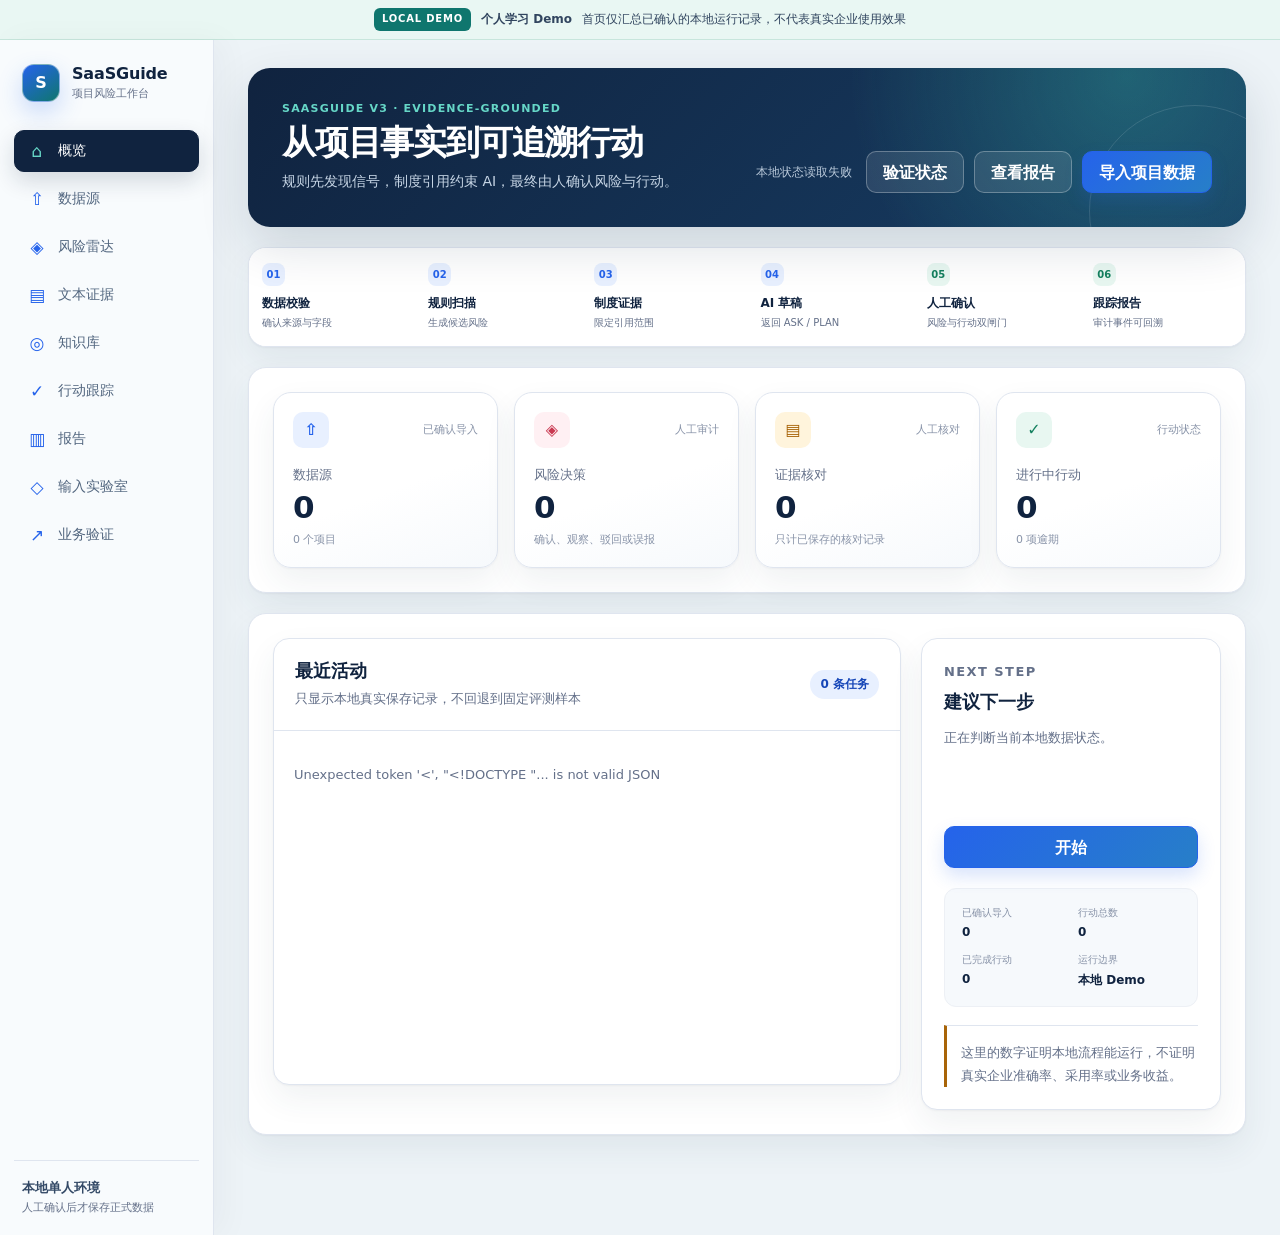
==== commit accdbf8e: "feat: prepare V3 external pilot validation" ====
--- a/index.html
+++ b/index.html
@@ -23,14 +23,14 @@
           <a href="/data-sources"><span>⇧</span>数据源</a><a href="/risk-radar"><span>◈</span>风险雷达</a>
           <a href="/evidence-intake"><span>▤</span>文本证据</a><a href="/knowledge-base"><span>◎</span>知识库</a>
           <a href="/action-tracker"><span>✓</span>行动跟踪</a><a href="/reports"><span>▥</span>报告</a>
-          <a href="/input-lab"><span>◇</span>输入实验室</a>
+          <a href="/input-lab"><span>◇</span>输入实验室</a><a href="/validation"><span>↗</span>业务验证</a>
         </nav>
         <div class="sidebar__footer"><strong>本地单人环境</strong><small>人工确认后才保存正式数据</small></div>
       </aside>
       <main class="main-content">
         <header class="topbar">
           <div><p class="eyebrow">SAASGUIDE V3 · EVIDENCE-GROUNDED</p><h1>从项目事实到可追溯行动</h1><p class="subtitle">规则先发现信号，制度引用约束 AI，最终由人确认风险与行动。</p></div>
-          <div class="topbar__actions"><span id="last-updated" class="last-updated">正在读取本地状态</span><a class="secondary-button" href="/reports">查看报告</a><a class="primary-button" href="/data-sources">导入项目数据</a></div>
+          <div class="topbar__actions"><span id="last-updated" class="last-updated">正在读取本地状态</span><a class="secondary-button" href="/validation">验证状态</a><a class="secondary-button" href="/reports">查看报告</a><a class="primary-button" href="/data-sources">导入项目数据</a></div>
         </header>
         <section class="workflow-strip" aria-label="风险处理主流程"><div class="workflow-step" data-step="01"><b>数据校验</b><small>确认来源与字段</small></div><div class="workflow-step" data-step="02"><b>规则扫描</b><small>生成候选风险</small></div><div class="workflow-step" data-step="03"><b>制度证据</b><small>限定引用范围</small></div><div class="workflow-step" data-step="04"><b>AI 草稿</b><small>返回 ASK / PLAN</small></div><div class="workflow-step is-human" data-step="05"><b>人工确认</b><small>风险与行动双闸门</small></div><div class="workflow-step is-human" data-step="06"><b>跟踪报告</b><small>审计事件可回溯</small></div></section>
         <section class="metrics-grid" aria-label="V3 本地数据概览">
